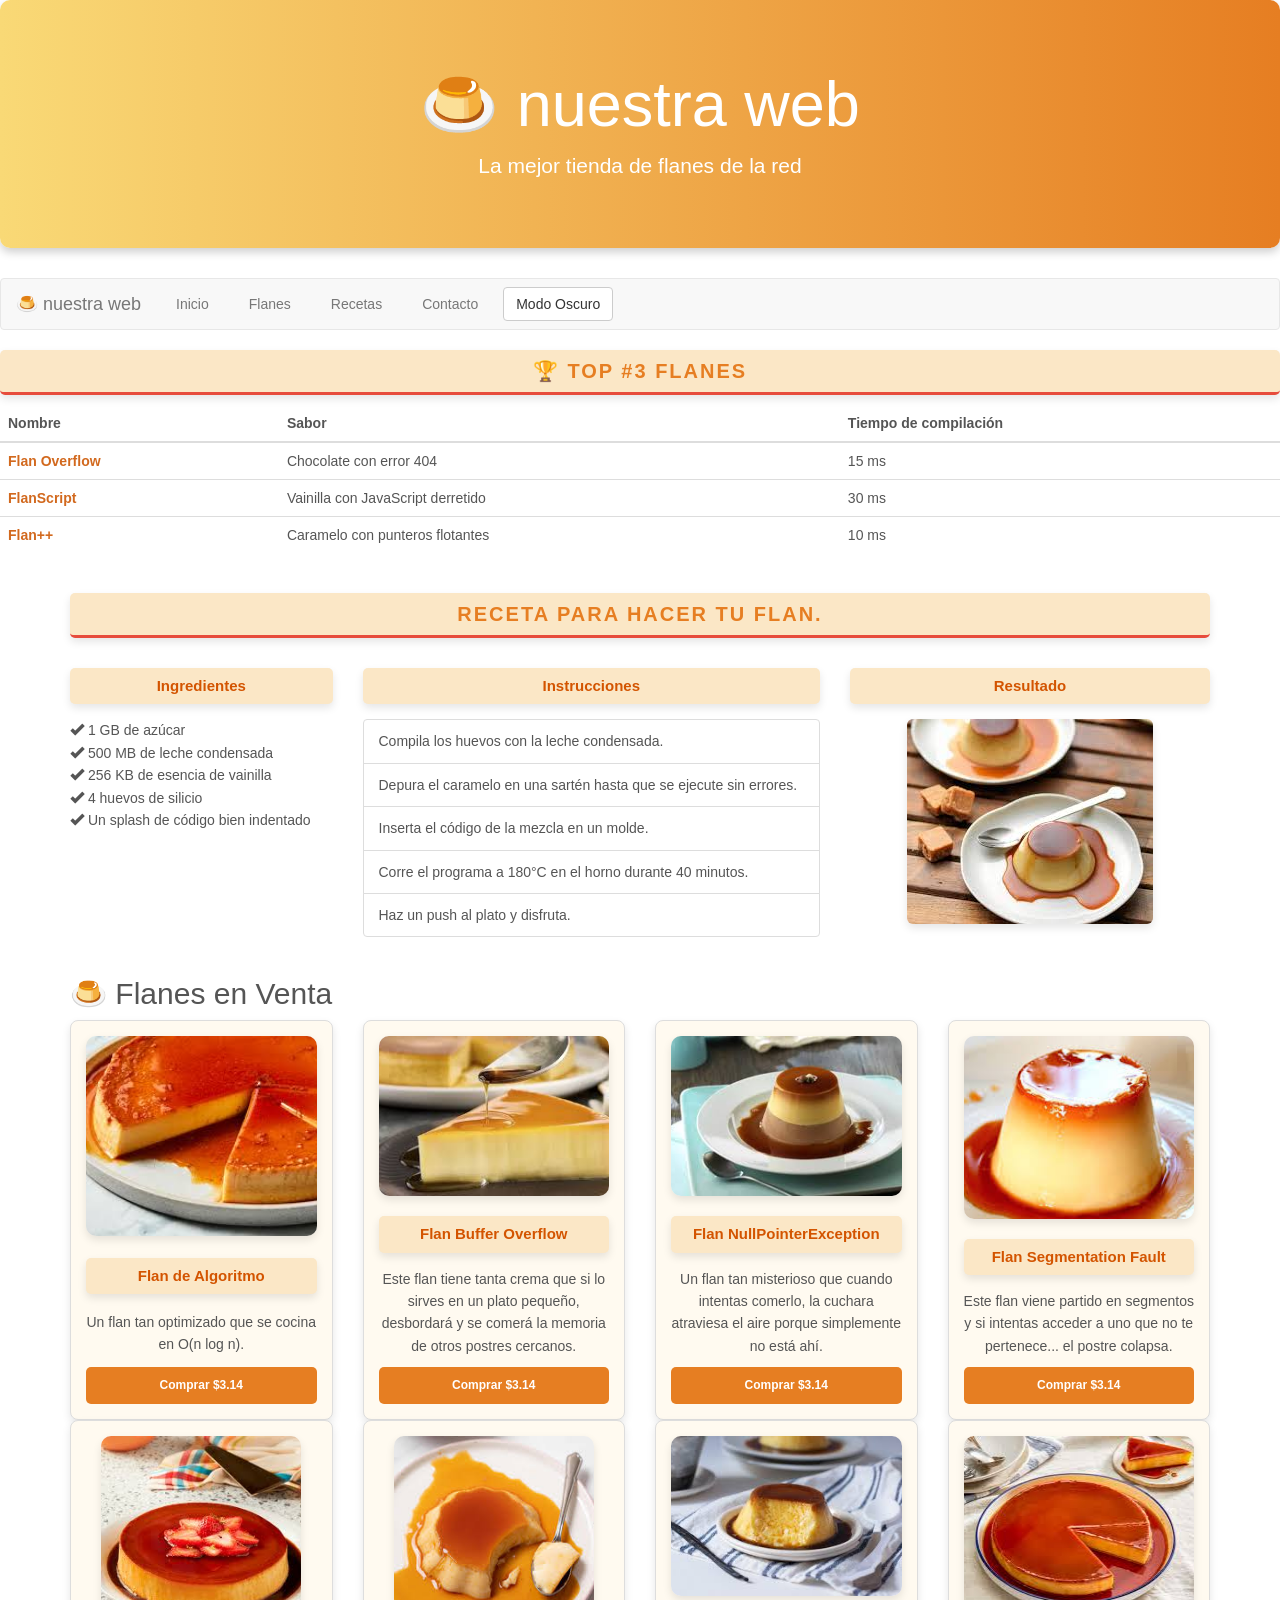
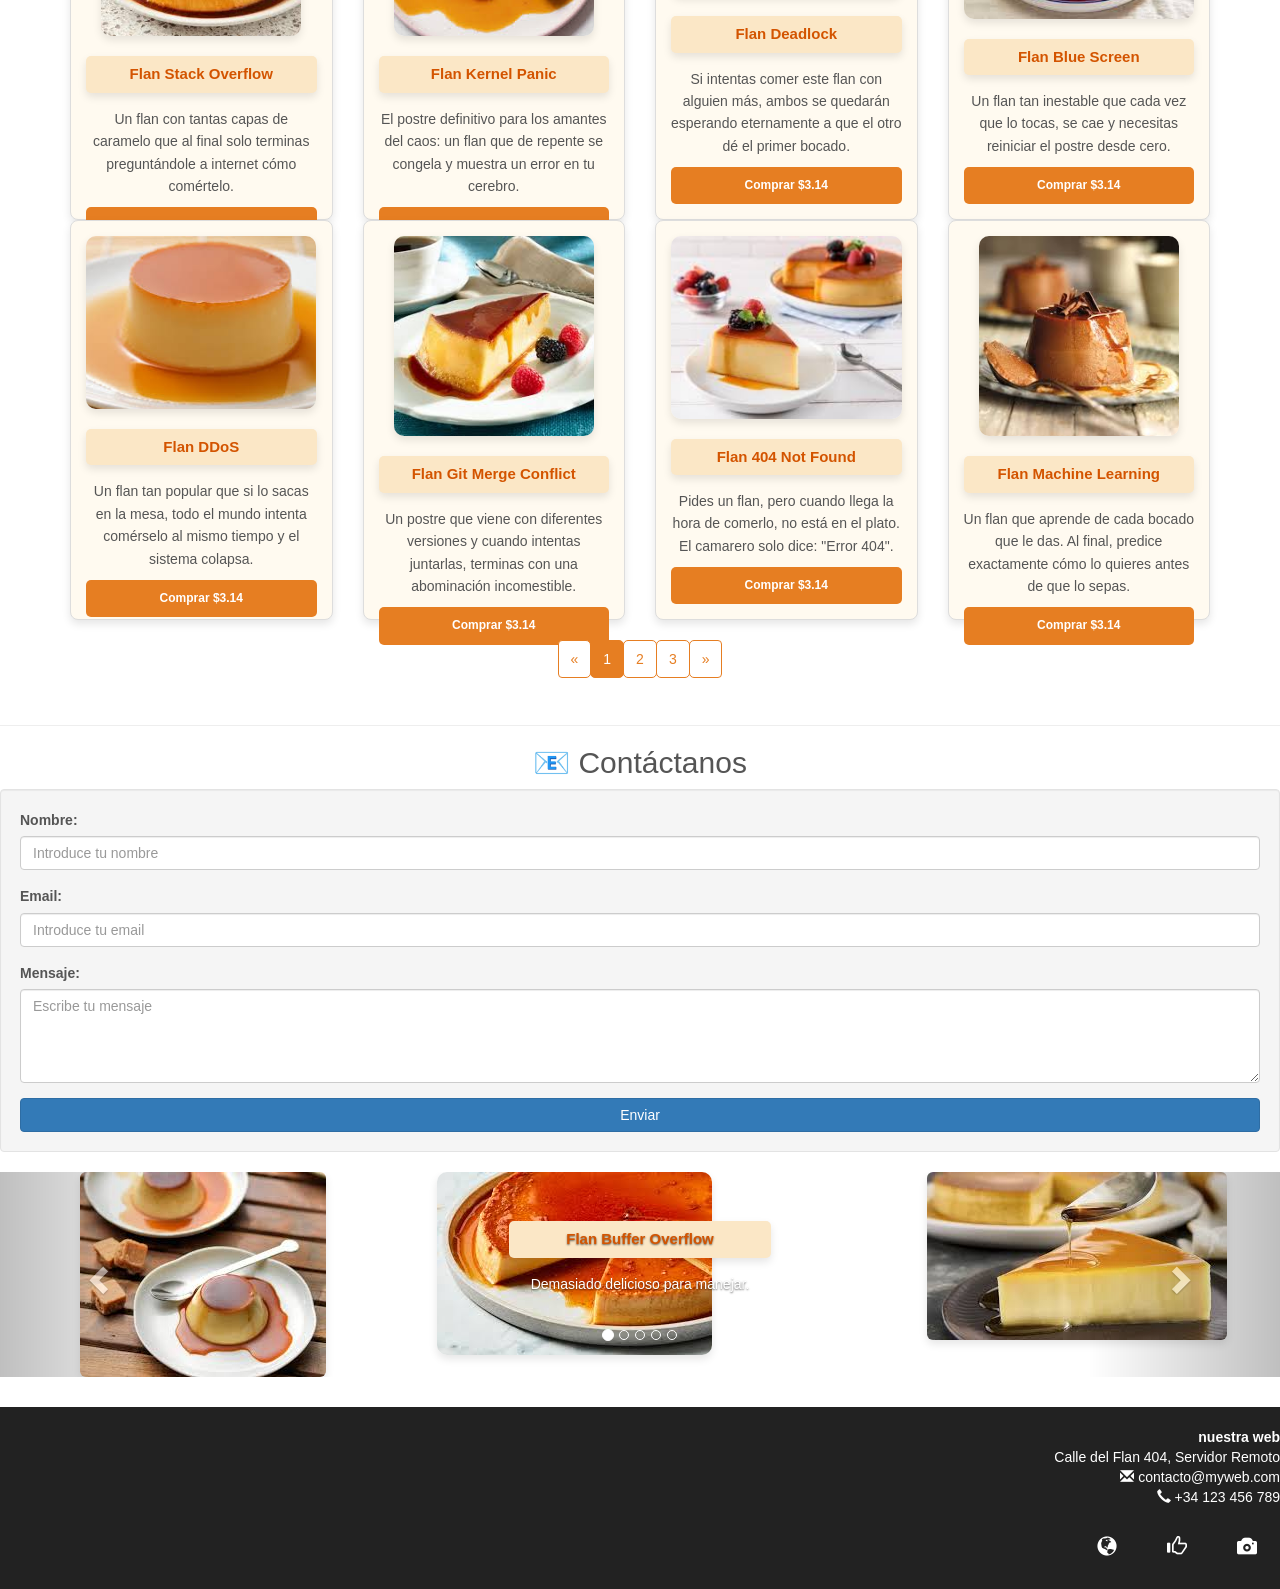
==== html/index.html @ 03d475c4 "Initialize Node.js web server with Express and static file serving" ====
<!DOCTYPE html>
<html lang="es">

<head>
  <meta charset="UTF-8">
  <meta name="viewport" content="width=device-width, initial-scale=1.0">
  <title>Only Flans</title>

  <!-- Bootstrap CSS -->
  <link rel="stylesheet" href="https://maxcdn.bootstrapcdn.com/bootstrap/3.4.1/css/bootstrap.min.css">

  <!-- Bootstrap JavaScript (jQuery es necesario) -->
  <script src="https://ajax.googleapis.com/ajax/libs/jquery/3.5.1/jquery.min.js" defer></script>
  <script src="https://maxcdn.bootstrapcdn.com/bootstrap/3.4.1/js/bootstrap.min.js" defer></script>
  <link rel="stylesheet" href="css/style.css">
</head>

<body>
  <!-- Jumbotron -->
  <div class="jumbotron jumbotron-gradient text-center ">
    <h1>🍮 nuestra web</h1>
    <p>La mejor tienda de flanes de la red</p>
</div>

  <!-- Navbar -->
  <nav class="navbar navbar-default">
    <div class="container-fluid">
        <!-- Botón para móviles -->
        <div class="navbar-header">
            <button type="button" class="navbar-toggle collapsed" data-toggle="collapse" data-target="#navbar-menu">
                <span class="icon-bar"></span>
                <span class="icon-bar"></span>
                <span class="icon-bar"></span>
            </button>
            <a class="navbar-brand" href="#">🍮 nuestra web</a>
        </div>
        <!-- Elementos del menú -->
        <div class="collapse navbar-collapse" id="navbar-menu">
            <ul class="nav navbar-nav list-inline">
                <li><a href="#">Inicio</a></li>
                <li><a href="#">Flanes</a></li>
                <li><a href="#">Recetas</a></li>
                <li><a href="#">Contacto</a></li>
                <li>
                  <button id="toggle-dark-mode" class="btn btn-default navbar-btn">Modo Oscuro</button>
                </li>
            </ul>
        </div>
    </div>
  </nav>

<script>
  // Selecciona el botón y el cuerpo del documento
  const toggleDarkModeButton = document.getElementById('toggle-dark-mode');
  const body = document.body;

  // Verifica si el usuario ya tiene una preferencia guardada
  if (localStorage.getItem('dark-mode') === 'enabled') {
      body.classList.add('dark-mode');
      toggleDarkModeButton.textContent = 'Modo Claro';
  }

  // Alterna entre modo oscuro y claro
  toggleDarkModeButton.addEventListener('click', () => {
      if (body.classList.contains('dark-mode')) {
          body.classList.remove('dark-mode');
          toggleDarkModeButton.textContent = 'Modo Oscuro';
          localStorage.setItem('dark-mode', 'disabled');
      } else {
          body.classList.add('dark-mode');
          toggleDarkModeButton.textContent = 'Modo Claro';
          localStorage.setItem('dark-mode', 'enabled');
      }
  });
</script>

  <!-- Tabla de flanes -->
  <h2 class="flan-title">🏆 Top #3 Flanes</h2>
  <table class="table table-hover">
    <thead>
      <tr>
        <th>Nombre</th>
        <th>Sabor</th>
        <th>Tiempo de compilación</th>
      </tr>
    </thead>
    <tbody>
      <tr>
        <td><a href="#" class="flan-link">Flan Overflow</a></td>
        <td>Chocolate con error 404</td>
        <td>15 ms</td>
      </tr>
      <tr>
        <td><a href="#" class="flan-link">FlanScript</a></td>
        <td>Vainilla con JavaScript derretido</td>
        <td>30 ms</td>
      </tr>
      <tr>
        <td><a href="#" class="flan-link">Flan++</a></td>
        <td>Caramelo con punteros flotantes</td>
        <td>10 ms</td>
      </tr>
    </tbody>
  </table>

  <div class="container">
    <h2 class="flan-title">Receta para hacer tu flan.</h2>
    <div class="row">
        <!-- Lista de ingredientes -->
        <div class="col-lg-3 col-md-6 col-sm-12">
            <h3 class="text-center">Ingredientes</h3>
            <ul class="list-unstyled">
                <li><span class="glyphicon glyphicon-ok"></span> 1 GB de azúcar</li>
                <li><span class="glyphicon glyphicon-ok"></span> 500 MB de leche condensada</li>
                <li><span class="glyphicon glyphicon-ok"></span> 256 KB de esencia de vainilla</li>
                <li><span class="glyphicon glyphicon-ok"></span> 4 huevos de silicio</li>
                <li><span class="glyphicon glyphicon-ok"></span> Un splash de código bien indentado</li>
            </ul>
        </div>
        <!-- Receta del flan -->
        <div class="col-lg-5 col-md-6 col-sm-12">
            <h3 class="text-center">Instrucciones</h3>
            <ol class="list-group">
                <li class="list-group-item">Compila los huevos con la leche condensada.</li>
                <li class="list-group-item">Depura el caramelo en una sartén hasta que se ejecute sin errores.</li>
                <li class="list-group-item">Inserta el código de la mezcla en un molde.</li>
                <li class="list-group-item">Corre el programa a 180°C en el horno durante 40 minutos.</li>
                <li class="list-group-item">Haz un push al plato y disfruta.</li>
            </ol>
        </div>
        <!-- Imagen del flan -->
        <div class="col-lg-4 col-md-12 col-sm-12">
            <h3 class="text-center">Resultado</h3>
            <img src="img/f01.jpeg" alt="Delicioso flan" class="img-responsive img-rounded">
        </div>
    </div>
</div>

  <!-- Sección de flanes en venta con paginación -->
  <div class="container">
    <!-- Título centrado de la sección -->
    <h2 class="flan-title-venta">🍮 Flanes en Venta</h2>
    
    <div class="row">
      <!-- Flan 1 -->
      <div class="col-lg-3 col-md-4 col-sm-6 flan-item">
        <div class="flan-box">
          <img src="img/f02.jpeg" alt="Flan de Algoritmo" class="img-responsive">
          <h3 class="text-center">Flan de Algoritmo</h3>
          <p class="flan-desc">Un flan tan optimizado que se cocina en O(n log n).</p>
          <button class="btn btn-warning btn-block">Comprar $3.14</button>
        </div>
      </div>
  
      <!-- Flan 2 -->
      <div class="col-lg-3 col-md-4 col-sm-6 flan-item">
        <div class="flan-box">
          <img src="img/f03.jpeg" alt="Flan Buffer Overflow" class="img-responsive">
          <h3 class="text-center">Flan Buffer Overflow</h3>
          <p class="flan-desc">Este flan tiene tanta crema que si lo sirves en un plato pequeño, desbordará y se comerá la memoria de otros postres cercanos.</p>
          <button class="btn btn-warning btn-block">Comprar $3.14</button>
        </div>
      </div>
  
      <!-- Flan 3 -->
      <div class="col-lg-3 col-md-4 col-sm-6 flan-item">
        <div class="flan-box">
          <img src="img/f04.jpeg" alt="Flan NullPointerException" class="img-responsive">
          <h3 class="text-center">Flan NullPointerException</h3>
          <p class="flan-desc">Un flan tan misterioso que cuando intentas comerlo, la cuchara atraviesa el aire porque simplemente no está ahí.</p>
          <button class="btn btn-warning btn-block">Comprar $3.14</button>
        </div>
      </div>

      <!-- Flan 4 -->
      <div class="col-lg-3 col-md-4 col-sm-6 flan-item">
        <div class="flan-box">
          <img src="img/f05.jpeg" alt="Flan Segmentation Fault" class="img-responsive">
          <h3 class="text-center">Flan Segmentation Fault</h3>
          <p class="flan-desc">Este flan viene partido en segmentos y si intentas acceder a uno que no te pertenece... el postre colapsa.</p>
          <button class="btn btn-warning btn-block">Comprar $3.14</button>
        </div>
      </div>

      <!-- Flan  -->
      <div class="col-lg-3 col-md-4 col-sm-6 flan-item">
        <div class="flan-box">
          <img src="img/f06.jpeg" alt="Flan Stack Overflow" class="img-responsive">
          <h3 class="text-center">Flan Stack Overflow</h3>
          <p class="flan-desc">Un flan con tantas capas de caramelo que al final solo terminas preguntándole a internet cómo comértelo.</p>
          <button class="btn btn-warning btn-block">Comprar $3.14</button>
        </div>
      </div>

      <!-- Flan 7 -->
      <div class="col-lg-3 col-md-4 col-sm-6 flan-item">
        <div class="flan-box">
          <img src="img/f07.jpeg" alt="Flan Kernel Panic" class="img-responsive">
          <h3 class="text-center">Flan Kernel Panic</h3>
          <p class="flan-desc">El postre definitivo para los amantes del caos: un flan que de repente se congela y muestra un error en tu cerebro.</p>
          <button class="btn btn-warning btn-block">Comprar $3.14</button>
        </div>
      </div>
      
      <!-- Flan 8 -->
      <div class="col-lg-3 col-md-4 col-sm-6 flan-item">
        <div class="flan-box">
          <img src="img/f08.jpeg" alt="Flan Deadlock" class="img-responsive">
          <h3 class="text-center">Flan Deadlock</h3>
          <p class="flan-desc">Si intentas comer este flan con alguien más, ambos se quedarán esperando eternamente a que el otro dé el primer bocado.</p>
          <button class="btn btn-warning btn-block">Comprar $3.14</button>
        </div>
      </div>
      
      <!-- Flan 9 -->
      <div class="col-lg-3 col-md-4 col-sm-6 flan-item">
        <div class="flan-box">
          <img src="img/f09.jpeg" alt="Flan Blue Screen" class="img-responsive">
          <h3 class="text-center">Flan Blue Screen</h3>
          <p class="flan-desc">Un flan tan inestable que cada vez que lo tocas, se cae y necesitas reiniciar el postre desde cero.</p>
          <button class="btn btn-warning btn-block">Comprar $3.14</button>
        </div>
      </div>
      
      <!-- Flan 10 -->
      <div class="col-lg-3 col-md-4 col-sm-6 flan-item">
        <div class="flan-box">
          <img src="img/f10.jpeg" alt="Flan DDoS" class="img-responsive">
          <h3 class="text-center">Flan DDoS</h3>
          <p class="flan-desc">Un flan tan popular que si lo sacas en la mesa, todo el mundo intenta comérselo al mismo tiempo y el sistema colapsa.</p>
          <button class="btn btn-warning btn-block">Comprar $3.14</button>
        </div>
      </div>
      
      <!-- Flan 11 -->
      <div class="col-lg-3 col-md-4 col-sm-6 flan-item">
        <div class="flan-box">
          <img src="img/f11.jpeg" alt="Flan Git Merge Conflict" class="img-responsive">
          <h3 class="text-center">Flan Git Merge Conflict</h3>
          <p class="flan-desc">Un postre que viene con diferentes versiones y cuando intentas juntarlas, terminas con una abominación incomestible.</p>
          <button class="btn btn-warning btn-block">Comprar $3.14</button>
        </div>
      </div>
      
      <!-- Flan 12 -->
      <div class="col-lg-3 col-md-4 col-sm-6 flan-item">
        <div class="flan-box">
          <img src="img/f12.jpeg" alt="Flan 404 Not Found" class="img-responsive">
          <h3 class="text-center">Flan 404 Not Found</h3>
          <p class="flan-desc">Pides un flan, pero cuando llega la hora de comerlo, no está en el plato. El camarero solo dice: "Error 404".</p>
          <button class="btn btn-warning btn-block">Comprar $3.14</button>
        </div>
      </div>
      
      <!-- Flan 13 -->
      <div class="col-lg-3 col-md-4 col-sm-6 flan-item">
        <div class="flan-box">
          <img src="img/f13.jpeg" alt="Flan Machine Learning" class="img-responsive">
          <h3 class="text-center">Flan Machine Learning</h3>
          <p class="flan-desc">Un flan que aprende de cada bocado que le das. Al final, predice exactamente cómo lo quieres antes de que lo sepas.</p>
          <button class="btn btn-warning btn-block">Comprar $3.14</button>
        </div>
      </div>
  
      <!-- Repetir estructura para los demás flanes... -->
    </div>
  </div>
<!--
  

  <div>
    <img src="img/f07.jpeg" alt="Flan Kernel Panic">
    <h2>Flan Kernel Panic</h2>
    <p>El postre definitivo para los amantes del caos: un flan que de repente se congela y muestra un error en tu
      cerebro.</p>
    <p>Precio: $3.14</p>
  </div>

  <div>
    <img src="img/f08.jpeg" alt="Flan Deadlock">
    <h2>Flan Deadlock</h2>
    <p>Si intentas comer este flan con alguien más, ambos se quedarán esperando eternamente a que el otro dé el primer
      bocado.</p>
    <p>Precio: $3.14</p>
  </div>

  <div>
    <img src="img/f09.jpeg" alt="Flan Blue Screen">
    <h2>Flan Blue Screen</h2>
    <p>Un flan tan inestable que cada vez que lo tocas, se cae y necesitas reiniciar el postre desde cero.</p>
    <p>Precio: $3.14</p>
  </div>

  <div>
    <img src="img/f10.jpeg" alt="Flan DDoS">
    <h2>Flan DDoS</h2>
    <p>Un flan tan popular que si lo sacas en la mesa, todo el mundo intenta comérselo al mismo tiempo y el sistema
      colapsa.</p>
    <p>Precio: $3.14</p>
  </div>

  <div>
    <img src="img/f11.jpeg" alt="Flan Git Merge Conflict">
    <h2>Flan Git Merge Conflict</h2>
    <p>Un postre que viene con diferentes versiones y cuando intentas juntarlas, terminas con una abominación
      incomestible.</p>
    <p>Precio: $3.14</p>
  </div>

  <div>
    <img src="img/f12.jpeg" alt="Flan 404 Not Found">
    <h2>Flan 404 Not Found</h2>
    <p>Pides un flan, pero cuando llega la hora de comerlo, no está en el plato. El camarero solo dice: "Error 404".</p>
    <p>Precio: $3.14</p>
  </div>

  <div>
    <img src="img/f13.jpeg" alt="Flan Machine Learning">
    <h2>Flan Machine Learning</h2>
    <p>Un flan que aprende de cada bocado que le das. Al final, predice exactamente cómo lo quieres antes de que lo
      sepas.</p>
    <p>Precio: $3.14</p>
  </div> -->

  <!-- Paginación -->
  <!-- Paginación centrada con Bootstrap -->
<nav aria-label="Page navigation" class="text-center">
  <ul class="pagination pagination-centered">
    <li>
      <a href="#" aria-label="Previous">
        <span aria-hidden="true">&laquo;</span>
      </a>
    </li>
    <li class="active"><a href="#">1</a></li>
    <li><a href="#">2</a></li>
    <li><a href="#">3</a></li>
    <li>
      <a href="#" aria-label="Next">
        <span aria-hidden="true">&raquo;</span>
      </a>
    </li>
  </ul>
</nav>

<!-- Separación visual -->
<hr>

<!-- Formulario de contacto -->
<h2 class="text-center">📧 Contáctanos</h2>
<form class="well">
  <div class="form-group">
    <label for="nombre">Nombre:</label>
    <input type="text" id="nombre" name="nombre" class="form-control" placeholder="Introduce tu nombre">
  </div>

  <div class="form-group">
    <label for="email">Email:</label>
    <input type="email" id="email" name="email" class="form-control" placeholder="Introduce tu email">
  </div>

  <div class="form-group">
    <label for="mensaje">Mensaje:</label>
    <textarea id="mensaje" name="mensaje" class="form-control" rows="4" placeholder="Escribe tu mensaje"></textarea>
  </div>

  <button type="submit" class="btn btn-primary btn-block">Enviar</button>
</form>

  <!-- Carrusel de imágenes -->
<div id="flanCarousel" class="carousel slide" data-ride="carousel">
  <!-- Indicadores -->
  <ol class="carousel-indicators">
    <li data-target="#flanCarousel" data-slide-to="0" class="active"></li>
    <li data-target="#flanCarousel" data-slide-to="1"></li>
    <li data-target="#flanCarousel" data-slide-to="2"></li>
    <li data-target="#flanCarousel" data-slide-to="3"></li>
    <li data-target="#flanCarousel" data-slide-to="4"></li>
  </ol>

  <!-- Contenedor de imágenes -->
  <div class="carousel-inner">
    <div class="item active">
      <div class="row">
        <div class="col-xs-4">
          <img src="img/f01.jpeg" class="img-responsive img-rounded" alt="Flan 1">
        </div>
        <div class="col-xs-4">
          <div class="item">
            <img src="img/f02.jpeg" alt="Flan 2">
            <div class="carousel-caption">
              <h3>Flan Buffer Overflow</h3>
              <p>Demasiado delicioso para manejar.</p>
            </div>
          </div>
        </div>
        <div class="col-xs-4">
          <img src="img/f03.jpeg" class="img-responsive img-rounded" alt="Flan 3">
        </div>
      </div>
    </div>
    <div class="item">
      <div class="row">
        <div class="col-xs-4">
          <img src="img/f04.jpeg" class="img-responsive img-rounded" alt="Flan 4">
        </div>
        <div class="col-xs-4">
          <img src="img/f05.jpeg" class="img-responsive img-rounded" alt="Flan 5">
        </div>
        <div class="col-xs-4">
          <img src="img/f06.jpeg" class="img-responsive img-rounded" alt="Flan 6">
        </div>
      </div>
    </div>
    <div class="item">
      <div class="row">
        <div class="col-xs-4">
          <img src="img/f07.jpeg" class="img-responsive img-rounded" alt="Flan 7">
        </div>
        <div class="col-xs-4">
          <img src="img/f08.jpeg" class="img-responsive img-rounded" alt="Flan 8">
        </div>
        <div class="col-xs-4">
          <img src="img/f09.jpeg" class="img-responsive img-rounded" alt="Flan 9">
        </div>
      </div>
    </div>
    <div class="item">
      <div class="row">
        <div class="col-xs-4">
          <img src="img/f10.jpeg" class="img-responsive img-rounded" alt="Flan 10">
        </div>
        <div class="col-xs-4">
          <img src="img/f11.jpeg" class="img-responsive img-rounded" alt="Flan 11">
        </div>
        <div class="col-xs-4">
          <img src="img/f12.jpeg" class="img-responsive img-rounded" alt="Flan 12">
        </div>
      </div>
    </div>
    <div class="item">
      <div class="row">
        <div class="col-xs-4">
          <img src="img/f13.jpeg" class="img-responsive img-rounded" alt="Flan 13">
        </div>
        <div class="col-xs-4">
          <img src="img/f14.jpeg" class="img-responsive img-rounded" alt="Flan 14">
        </div>
        <div class="col-xs-4">
          <img src="img/f15.jpeg" class="img-responsive img-rounded" alt="Flan 15">
        </div>
      </div>
    </div>
  </div>

  <script>
  $('#flanCarousel').carousel({
    interval: 3000 // Cambia cada 3 segundos
  });

  $('#flanCarousel').carousel('pause');
  </script>

  <!-- Controles de navegación -->
  <a class="left carousel-control" href="#flanCarousel" data-slide="prev">
    <span class="glyphicon glyphicon-chevron-left"></span>
  </a>
  <a class="right carousel-control" href="#flanCarousel" data-slide="next">
    <span class="glyphicon glyphicon-chevron-right"></span>
  </a>
</div>

<!-- Footer -->
<footer class="footer">
  <div class="row">
      <div class="col-xs-12 text-right">
      <address>
          <strong>nuestra web</strong><br>
          Calle del Flan 404, Servidor Remoto<br>
          <span class="glyphicon glyphicon-envelope"></span> contacto@myweb.com<br>
          <span class="glyphicon glyphicon-earphone"></span> +34 123 456 789
      </address>
      <div class="social-icons">
          <a href="#" class="btn btn-social-icon btn-twitter"><i class="glyphicon glyphicon-globe"></i></a>
          <a href="#" class="btn btn-social-icon btn-facebook"><i class="glyphicon glyphicon-thumbs-up"></i></a>
          <a href="#" class="btn btn-social-icon btn-instagram"><i class="glyphicon glyphicon-camera"></i></a>
      </div>
      </div>
  </div>
</footer>



</body>

</html>
---- html/css/style.css ----
/* ========================= */
/* Variables CSS             */
/* ========================= */
:root {
  --color-primary: #e67e22;
  --color-secondary: #d35400;
  --color-accent: #ff4500;
  --color-light: #fbe7c6;
  --color-dark: #1a1a1a;
  --color-text: #555;
  --color-white: #ffffff;
  --color-black: #000000;

  --shadow-light: 0px 4px 8px rgba(0, 0, 0, 0.1);
  --shadow-medium: 0px 4px 10px rgba(0, 0, 0, 0.2);
  --shadow-dark: 0px 6px 12px rgba(0, 0, 0, 0.5);

  --transition-fast: 0.2s ease;
  --transition-medium: 0.3s ease;
}

/* ========================= */
/* Estilos generales         */
/* ========================= */
body {
  font-family: Arial, sans-serif;
  line-height: 1.6;
  margin: 0;
  padding: 0;
  background-color: var(--color-white);
  color: var(--color-text);
  transition: background-color var(--transition-medium), color var(--transition-medium);
}

a {
  text-decoration: none;
  transition: color var(--transition-medium);
}

img {
  max-width: 100%;
  display: block;
  border-radius: 10px;
  box-shadow: var(--shadow-light);
}

/* ========================= */
/* Sección principal         */
/* ========================= */
.jumbotron-gradient {
  background: linear-gradient(to right, #f9d976, var(--color-primary));
  color: var(--color-white);
  padding: 50px;
  border-radius: 10px;
  box-shadow: var(--shadow-medium);
}

/* ========================= */
/* Enlaces decorativos       */
/* ========================= */
.flan-link {
  color: #d2691e;
  font-weight: bold;
  transition: color var(--transition-medium);
}

.flan-link:hover {
  color: var(--color-accent);
  text-decoration: underline;
}

/* ========================= */
/* Títulos principales       */
/* ========================= */
.flan-title {
  font-size: 2rem;
  font-weight: bold;
  color: var(--color-primary);
  text-align: center;
  text-transform: uppercase;
  letter-spacing: 2px;
  padding: 10px 0;
  border-bottom: 3px solid #e74c3c;
  background-color: var(--color-light);
  border-radius: 5px;
  box-shadow: var(--shadow-light);
  transition: transform var(--transition-medium), color var(--transition-medium);
}

.flan-title:hover {
  color: var(--color-secondary);
  transform: scale(1.05);
}

/* ========================= */
/* Imágenes responsivas      */
/* ========================= */
.img-responsive {
  margin: 0 auto;
}

/* ========================= */
/* Títulos secundarios       */
/* ========================= */
h3 {
  font-size: 1.5rem;
  font-weight: bold;
  color: var(--color-secondary);
  text-align: center;
  background-color: var(--color-light);
  padding: 10px 15px;
  border-radius: 5px;
  margin-bottom: 15px;
  box-shadow: var(--shadow-light);
  transition: transform var(--transition-medium), background-color var(--transition-medium);
}

h3:hover {
  background-color: #f8d9a0;
  color: #e74c3c;
  transform: scale(1.02);
}

/* ========================= */
/* Contenedor de flanes      */
/* ========================= */
.flan-box {
  display: flex;
  flex-direction: column;
  justify-content: space-between;
  height: 400px;
  padding: 15px;
  border: 1px solid #ddd;
  border-radius: 8px;
  background-color: #fffaf0;
  box-shadow: var(--shadow-light);
  text-align: center;
  transition: transform var(--transition-medium), box-shadow var(--transition-medium);
}

.flan-box:hover {
  transform: translateY(-5px);
  box-shadow: var(--shadow-medium);
}

.flan-box img {
  height: 200px;
  object-fit: cover;
}

/* ========================= */
/* Botón de compra           */
/* ========================= */
.btn-warning {
  font-size: 1.2rem;
  font-weight: bold;
  color: var(--color-white);
  background-color: var(--color-primary);
  border: none;
  border-radius: 5px;
  padding: 10px 15px;
  transition: background-color var(--transition-medium), transform var(--transition-fast);
}

.btn-warning:hover {
  background-color: var(--color-secondary);
  transform: scale(1.05);
}

/* ========================= */
/* Paginación                */
/* ========================= */
.pagination {
  display: inline-block;
  margin: 20px auto;
}

.pagination > li > a {
  color: var(--color-primary);
  background-color: var(--color-white);
  border: 1px solid var(--color-primary);
  padding: 8px 12px;
  border-radius: 5px;
  transition: background-color var(--transition-medium), color var(--transition-medium);
}

.pagination > li.active > a {
  background-color: var(--color-primary);
  border-color: var(--color-primary);
  color: var(--color-white);
}

.pagination > li > a:hover {
  background-color: var(--color-secondary);
  color: var(--color-white);
}

/* ========================= */
/* Footer                    */
/* ========================= */
.footer {
  background-color: #222;
  color: var(--color-white);
  padding: 20px 0;
  margin-top: 30px;
  text-align: center;
}

.footer .social-icons a {
  color: var(--color-white);
  font-size: 20px;
  margin: 0 10px;
  transition: color var(--transition-medium);
}

.footer .social-icons a:hover {
  color: var(--color-accent);
}

/* ========================= */
/* Modo oscuro               */
/* ========================= */
body.dark-mode {
  background-color: var(--color-black);
  color: #e0e0e0;
}

.dark-mode .jumbotron-gradient {
  background: linear-gradient(to right, var(--color-dark), #333);
  box-shadow: var(--shadow-dark);
}

.dark-mode .flan-box {
  background-color: var(--color-dark);
  border-color: #333;
  color: #e0e0e0;
}

.dark-mode .btn-warning {
  background-color: #800080;
  border: 1px solid #800080;
}

.dark-mode .btn-warning:hover {
  background-color: #9932cc;
}

.dark-mode h3 {
  background-color: #292929;
  color: #800080;
}

.dark-mode h3:hover {
  background-color: #333333;
  color: #9932cc;
}

.dark-mode .footer {
  background-color: var(--color-dark);
}

.dark-mode .pagination > li > a {
  background-color: #292929;
  border: 1px solid #444;
}

.dark-mode .pagination > li.active > a {
  background-color: #800080;
}
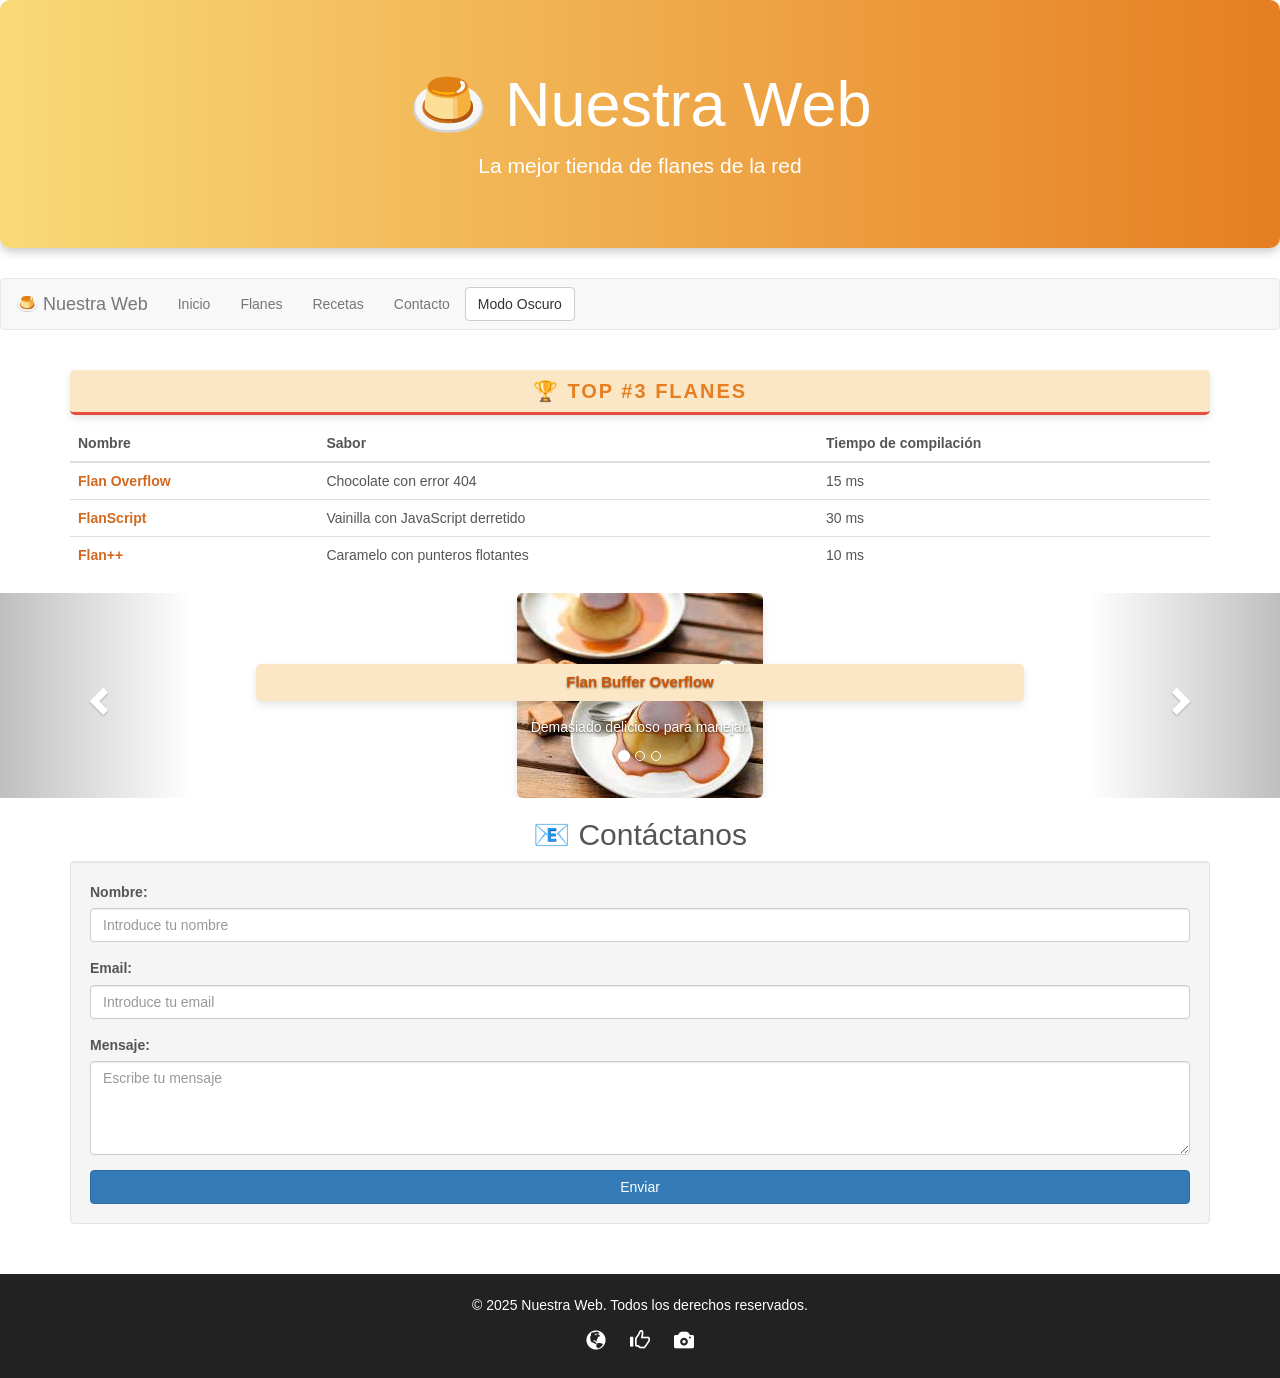
==== commit 9fc6e965: "Enhance carousel image display and improve footer styles with social icon transitions" ====
--- a/html/index.html
+++ b/html/index.html
@@ -16,480 +16,157 @@
 </head>
 
 <body>
-  <!-- Jumbotron -->
-  <div class="jumbotron jumbotron-gradient text-center ">
-    <h1>🍮 nuestra web</h1>
-    <p>La mejor tienda de flanes de la red</p>
-</div>
+  <!-- Header -->
+  <header>
+    <div class="jumbotron jumbotron-gradient text-center">
+      <h1>🍮 Nuestra Web</h1>
+      <p>La mejor tienda de flanes de la red</p>
+    </div>
+  </header>
 
   <!-- Navbar -->
   <nav class="navbar navbar-default">
     <div class="container-fluid">
-        <!-- Botón para móviles -->
-        <div class="navbar-header">
-            <button type="button" class="navbar-toggle collapsed" data-toggle="collapse" data-target="#navbar-menu">
-                <span class="icon-bar"></span>
-                <span class="icon-bar"></span>
-                <span class="icon-bar"></span>
-            </button>
-            <a class="navbar-brand" href="#">🍮 nuestra web</a>
-        </div>
-        <!-- Elementos del menú -->
-        <div class="collapse navbar-collapse" id="navbar-menu">
-            <ul class="nav navbar-nav list-inline">
-                <li><a href="#">Inicio</a></li>
-                <li><a href="#">Flanes</a></li>
-                <li><a href="#">Recetas</a></li>
-                <li><a href="#">Contacto</a></li>
-                <li>
-                  <button id="toggle-dark-mode" class="btn btn-default navbar-btn">Modo Oscuro</button>
-                </li>
-            </ul>
-        </div>
+      <div class="navbar-header">
+        <button type="button" class="navbar-toggle collapsed" data-toggle="collapse" data-target="#navbar-menu">
+          <span class="icon-bar"></span>
+          <span class="icon-bar"></span>
+          <span class="icon-bar"></span>
+        </button>
+        <a class="navbar-brand" href="#">🍮 Nuestra Web</a>
+      </div>
+      <div class="collapse navbar-collapse" id="navbar-menu">
+        <ul class="nav navbar-nav">
+          <li><a href="#">Inicio</a></li>
+          <li><a href="#">Flanes</a></li>
+          <li><a href="#">Recetas</a></li>
+          <li><a href="#">Contacto</a></li>
+          <li>
+            <button id="toggle-dark-mode" class="btn btn-default navbar-btn">Modo Oscuro</button>
+          </li>
+        </ul>
+      </div>
     </div>
   </nav>
 
-<script>
-  // Selecciona el botón y el cuerpo del documento
-  const toggleDarkModeButton = document.getElementById('toggle-dark-mode');
-  const body = document.body;
+  <!-- Tabla de flanes -->
+  <section class="container">
+    <h2 class="flan-title">🏆 Top #3 Flanes</h2>
+    <table class="table table-hover">
+      <thead>
+        <tr>
+          <th>Nombre</th>
+          <th>Sabor</th>
+          <th>Tiempo de compilación</th>
+        </tr>
+      </thead>
+      <tbody>
+        <tr>
+          <td><a href="#" class="flan-link">Flan Overflow</a></td>
+          <td>Chocolate con error 404</td>
+          <td>15 ms</td>
+        </tr>
+        <tr>
+          <td><a href="#" class="flan-link">FlanScript</a></td>
+          <td>Vainilla con JavaScript derretido</td>
+          <td>30 ms</td>
+        </tr>
+        <tr>
+          <td><a href="#" class="flan-link">Flan++</a></td>
+          <td>Caramelo con punteros flotantes</td>
+          <td>10 ms</td>
+        </tr>
+      </tbody>
+    </table>
+  </section>
 
-  // Verifica si el usuario ya tiene una preferencia guardada
-  if (localStorage.getItem('dark-mode') === 'enabled') {
-      body.classList.add('dark-mode');
-      toggleDarkModeButton.textContent = 'Modo Claro';
-  }
-
-  // Alterna entre modo oscuro y claro
-  toggleDarkModeButton.addEventListener('click', () => {
-      if (body.classList.contains('dark-mode')) {
-          body.classList.remove('dark-mode');
-          toggleDarkModeButton.textContent = 'Modo Oscuro';
-          localStorage.setItem('dark-mode', 'disabled');
-      } else {
-          body.classList.add('dark-mode');
-          toggleDarkModeButton.textContent = 'Modo Claro';
-          localStorage.setItem('dark-mode', 'enabled');
-      }
-  });
-</script>
-
-  <!-- Tabla de flanes -->
-  <h2 class="flan-title">🏆 Top #3 Flanes</h2>
-  <table class="table table-hover">
-    <thead>
-      <tr>
-        <th>Nombre</th>
-        <th>Sabor</th>
-        <th>Tiempo de compilación</th>
-      </tr>
-    </thead>
-    <tbody>
-      <tr>
-        <td><a href="#" class="flan-link">Flan Overflow</a></td>
-        <td>Chocolate con error 404</td>
-        <td>15 ms</td>
-      </tr>
-      <tr>
-        <td><a href="#" class="flan-link">FlanScript</a></td>
-        <td>Vainilla con JavaScript derretido</td>
-        <td>30 ms</td>
-      </tr>
-      <tr>
-        <td><a href="#" class="flan-link">Flan++</a></td>
-        <td>Caramelo con punteros flotantes</td>
-        <td>10 ms</td>
-      </tr>
-    </tbody>
-  </table>
-
-  <div class="container">
-    <h2 class="flan-title">Receta para hacer tu flan.</h2>
-    <div class="row">
-        <!-- Lista de ingredientes -->
-        <div class="col-lg-3 col-md-6 col-sm-12">
-            <h3 class="text-center">Ingredientes</h3>
-            <ul class="list-unstyled">
-                <li><span class="glyphicon glyphicon-ok"></span> 1 GB de azúcar</li>
-                <li><span class="glyphicon glyphicon-ok"></span> 500 MB de leche condensada</li>
-                <li><span class="glyphicon glyphicon-ok"></span> 256 KB de esencia de vainilla</li>
-                <li><span class="glyphicon glyphicon-ok"></span> 4 huevos de silicio</li>
-                <li><span class="glyphicon glyphicon-ok"></span> Un splash de código bien indentado</li>
-            </ul>
-        </div>
-        <!-- Receta del flan -->
-        <div class="col-lg-5 col-md-6 col-sm-12">
-            <h3 class="text-center">Instrucciones</h3>
-            <ol class="list-group">
-                <li class="list-group-item">Compila los huevos con la leche condensada.</li>
-                <li class="list-group-item">Depura el caramelo en una sartén hasta que se ejecute sin errores.</li>
-                <li class="list-group-item">Inserta el código de la mezcla en un molde.</li>
-                <li class="list-group-item">Corre el programa a 180°C en el horno durante 40 minutos.</li>
-                <li class="list-group-item">Haz un push al plato y disfruta.</li>
-            </ol>
-        </div>
-        <!-- Imagen del flan -->
-        <div class="col-lg-4 col-md-12 col-sm-12">
-            <h3 class="text-center">Resultado</h3>
-            <img src="img/f01.jpeg" alt="Delicioso flan" class="img-responsive img-rounded">
-        </div>
-    </div>
-</div>
-
-  <!-- Sección de flanes en venta con paginación -->
-  <div class="container">
-    <!-- Título centrado de la sección -->
-    <h2 class="flan-title-venta">🍮 Flanes en Venta</h2>
-    
-    <div class="row">
-      <!-- Flan 1 -->
-      <div class="col-lg-3 col-md-4 col-sm-6 flan-item">
-        <div class="flan-box">
-          <img src="img/f02.jpeg" alt="Flan de Algoritmo" class="img-responsive">
-          <h3 class="text-center">Flan de Algoritmo</h3>
-          <p class="flan-desc">Un flan tan optimizado que se cocina en O(n log n).</p>
-          <button class="btn btn-warning btn-block">Comprar $3.14</button>
+  <!-- Carrusel de imágenes -->
+  <section id="flanCarousel" class="carousel slide" data-ride="carousel" aria-label="Galería de flanes">
+    <ol class="carousel-indicators">
+      <li data-target="#flanCarousel" data-slide-to="0" class="active"></li>
+      <li data-target="#flanCarousel" data-slide-to="1"></li>
+      <li data-target="#flanCarousel" data-slide-to="2"></li>
+    </ol>
+    <div class="carousel-inner">
+      <div class="item active">
+        <img src="img/f01.jpeg" class="img-responsive img-rounded" alt="Flan 1">
+        <div class="carousel-caption">
+          <h3>Flan Buffer Overflow</h3>
+          <p>Demasiado delicioso para manejar.</p>
         </div>
       </div>
-  
-      <!-- Flan 2 -->
-      <div class="col-lg-3 col-md-4 col-sm-6 flan-item">
-        <div class="flan-box">
-          <img src="img/f03.jpeg" alt="Flan Buffer Overflow" class="img-responsive">
-          <h3 class="text-center">Flan Buffer Overflow</h3>
-          <p class="flan-desc">Este flan tiene tanta crema que si lo sirves en un plato pequeño, desbordará y se comerá la memoria de otros postres cercanos.</p>
-          <button class="btn btn-warning btn-block">Comprar $3.14</button>
+      <div class="item">
+        <img src="img/f02.jpeg" class="img-responsive img-rounded" alt="Flan 2">
+        <div class="carousel-caption">
+          <h3>Flan NullPointerException</h3>
+          <p>Un flan tan misterioso que desaparece al tocarlo.</p>
         </div>
       </div>
-  
-      <!-- Flan 3 -->
-      <div class="col-lg-3 col-md-4 col-sm-6 flan-item">
-        <div class="flan-box">
-          <img src="img/f04.jpeg" alt="Flan NullPointerException" class="img-responsive">
-          <h3 class="text-center">Flan NullPointerException</h3>
-          <p class="flan-desc">Un flan tan misterioso que cuando intentas comerlo, la cuchara atraviesa el aire porque simplemente no está ahí.</p>
-          <button class="btn btn-warning btn-block">Comprar $3.14</button>
-        </div>
-      </div>
-
-      <!-- Flan 4 -->
-      <div class="col-lg-3 col-md-4 col-sm-6 flan-item">
-        <div class="flan-box">
-          <img src="img/f05.jpeg" alt="Flan Segmentation Fault" class="img-responsive">
-          <h3 class="text-center">Flan Segmentation Fault</h3>
-          <p class="flan-desc">Este flan viene partido en segmentos y si intentas acceder a uno que no te pertenece... el postre colapsa.</p>
-          <button class="btn btn-warning btn-block">Comprar $3.14</button>
-        </div>
-      </div>
-
-      <!-- Flan  -->
-      <div class="col-lg-3 col-md-4 col-sm-6 flan-item">
-        <div class="flan-box">
-          <img src="img/f06.jpeg" alt="Flan Stack Overflow" class="img-responsive">
-          <h3 class="text-center">Flan Stack Overflow</h3>
-          <p class="flan-desc">Un flan con tantas capas de caramelo que al final solo terminas preguntándole a internet cómo comértelo.</p>
-          <button class="btn btn-warning btn-block">Comprar $3.14</button>
-        </div>
-      </div>
-
-      <!-- Flan 7 -->
-      <div class="col-lg-3 col-md-4 col-sm-6 flan-item">
-        <div class="flan-box">
-          <img src="img/f07.jpeg" alt="Flan Kernel Panic" class="img-responsive">
-          <h3 class="text-center">Flan Kernel Panic</h3>
-          <p class="flan-desc">El postre definitivo para los amantes del caos: un flan que de repente se congela y muestra un error en tu cerebro.</p>
-          <button class="btn btn-warning btn-block">Comprar $3.14</button>
-        </div>
-      </div>
-      
-      <!-- Flan 8 -->
-      <div class="col-lg-3 col-md-4 col-sm-6 flan-item">
-        <div class="flan-box">
-          <img src="img/f08.jpeg" alt="Flan Deadlock" class="img-responsive">
-          <h3 class="text-center">Flan Deadlock</h3>
-          <p class="flan-desc">Si intentas comer este flan con alguien más, ambos se quedarán esperando eternamente a que el otro dé el primer bocado.</p>
-          <button class="btn btn-warning btn-block">Comprar $3.14</button>
-        </div>
-      </div>
-      
-      <!-- Flan 9 -->
-      <div class="col-lg-3 col-md-4 col-sm-6 flan-item">
-        <div class="flan-box">
-          <img src="img/f09.jpeg" alt="Flan Blue Screen" class="img-responsive">
-          <h3 class="text-center">Flan Blue Screen</h3>
-          <p class="flan-desc">Un flan tan inestable que cada vez que lo tocas, se cae y necesitas reiniciar el postre desde cero.</p>
-          <button class="btn btn-warning btn-block">Comprar $3.14</button>
-        </div>
-      </div>
-      
-      <!-- Flan 10 -->
-      <div class="col-lg-3 col-md-4 col-sm-6 flan-item">
-        <div class="flan-box">
-          <img src="img/f10.jpeg" alt="Flan DDoS" class="img-responsive">
-          <h3 class="text-center">Flan DDoS</h3>
-          <p class="flan-desc">Un flan tan popular que si lo sacas en la mesa, todo el mundo intenta comérselo al mismo tiempo y el sistema colapsa.</p>
-          <button class="btn btn-warning btn-block">Comprar $3.14</button>
-        </div>
-      </div>
-      
-      <!-- Flan 11 -->
-      <div class="col-lg-3 col-md-4 col-sm-6 flan-item">
-        <div class="flan-box">
-          <img src="img/f11.jpeg" alt="Flan Git Merge Conflict" class="img-responsive">
-          <h3 class="text-center">Flan Git Merge Conflict</h3>
-          <p class="flan-desc">Un postre que viene con diferentes versiones y cuando intentas juntarlas, terminas con una abominación incomestible.</p>
-          <button class="btn btn-warning btn-block">Comprar $3.14</button>
-        </div>
-      </div>
-      
-      <!-- Flan 12 -->
-      <div class="col-lg-3 col-md-4 col-sm-6 flan-item">
-        <div class="flan-box">
-          <img src="img/f12.jpeg" alt="Flan 404 Not Found" class="img-responsive">
-          <h3 class="text-center">Flan 404 Not Found</h3>
-          <p class="flan-desc">Pides un flan, pero cuando llega la hora de comerlo, no está en el plato. El camarero solo dice: "Error 404".</p>
-          <button class="btn btn-warning btn-block">Comprar $3.14</button>
-        </div>
-      </div>
-      
-      <!-- Flan 13 -->
-      <div class="col-lg-3 col-md-4 col-sm-6 flan-item">
-        <div class="flan-box">
-          <img src="img/f13.jpeg" alt="Flan Machine Learning" class="img-responsive">
-          <h3 class="text-center">Flan Machine Learning</h3>
-          <p class="flan-desc">Un flan que aprende de cada bocado que le das. Al final, predice exactamente cómo lo quieres antes de que lo sepas.</p>
-          <button class="btn btn-warning btn-block">Comprar $3.14</button>
-        </div>
-      </div>
-  
-      <!-- Repetir estructura para los demás flanes... -->
-    </div>
-  </div>
-<!--
-  
-
-  <div>
-    <img src="img/f07.jpeg" alt="Flan Kernel Panic">
-    <h2>Flan Kernel Panic</h2>
-    <p>El postre definitivo para los amantes del caos: un flan que de repente se congela y muestra un error en tu
-      cerebro.</p>
-    <p>Precio: $3.14</p>
-  </div>
-
-  <div>
-    <img src="img/f08.jpeg" alt="Flan Deadlock">
-    <h2>Flan Deadlock</h2>
-    <p>Si intentas comer este flan con alguien más, ambos se quedarán esperando eternamente a que el otro dé el primer
-      bocado.</p>
-    <p>Precio: $3.14</p>
-  </div>
-
-  <div>
-    <img src="img/f09.jpeg" alt="Flan Blue Screen">
-    <h2>Flan Blue Screen</h2>
-    <p>Un flan tan inestable que cada vez que lo tocas, se cae y necesitas reiniciar el postre desde cero.</p>
-    <p>Precio: $3.14</p>
-  </div>
-
-  <div>
-    <img src="img/f10.jpeg" alt="Flan DDoS">
-    <h2>Flan DDoS</h2>
-    <p>Un flan tan popular que si lo sacas en la mesa, todo el mundo intenta comérselo al mismo tiempo y el sistema
-      colapsa.</p>
-    <p>Precio: $3.14</p>
-  </div>
-
-  <div>
-    <img src="img/f11.jpeg" alt="Flan Git Merge Conflict">
-    <h2>Flan Git Merge Conflict</h2>
-    <p>Un postre que viene con diferentes versiones y cuando intentas juntarlas, terminas con una abominación
-      incomestible.</p>
-    <p>Precio: $3.14</p>
-  </div>
-
-  <div>
-    <img src="img/f12.jpeg" alt="Flan 404 Not Found">
-    <h2>Flan 404 Not Found</h2>
-    <p>Pides un flan, pero cuando llega la hora de comerlo, no está en el plato. El camarero solo dice: "Error 404".</p>
-    <p>Precio: $3.14</p>
-  </div>
-
-  <div>
-    <img src="img/f13.jpeg" alt="Flan Machine Learning">
-    <h2>Flan Machine Learning</h2>
-    <p>Un flan que aprende de cada bocado que le das. Al final, predice exactamente cómo lo quieres antes de que lo
-      sepas.</p>
-    <p>Precio: $3.14</p>
-  </div> -->
-
-  <!-- Paginación -->
-  <!-- Paginación centrada con Bootstrap -->
-<nav aria-label="Page navigation" class="text-center">
-  <ul class="pagination pagination-centered">
-    <li>
-      <a href="#" aria-label="Previous">
-        <span aria-hidden="true">&laquo;</span>
-      </a>
-    </li>
-    <li class="active"><a href="#">1</a></li>
-    <li><a href="#">2</a></li>
-    <li><a href="#">3</a></li>
-    <li>
-      <a href="#" aria-label="Next">
-        <span aria-hidden="true">&raquo;</span>
-      </a>
-    </li>
-  </ul>
-</nav>
-
-<!-- Separación visual -->
-<hr>
-
-<!-- Formulario de contacto -->
-<h2 class="text-center">📧 Contáctanos</h2>
-<form class="well">
-  <div class="form-group">
-    <label for="nombre">Nombre:</label>
-    <input type="text" id="nombre" name="nombre" class="form-control" placeholder="Introduce tu nombre">
-  </div>
-
-  <div class="form-group">
-    <label for="email">Email:</label>
-    <input type="email" id="email" name="email" class="form-control" placeholder="Introduce tu email">
-  </div>
-
-  <div class="form-group">
-    <label for="mensaje">Mensaje:</label>
-    <textarea id="mensaje" name="mensaje" class="form-control" rows="4" placeholder="Escribe tu mensaje"></textarea>
-  </div>
-
-  <button type="submit" class="btn btn-primary btn-block">Enviar</button>
-</form>
-
-  <!-- Carrusel de imágenes -->
-<div id="flanCarousel" class="carousel slide" data-ride="carousel">
-  <!-- Indicadores -->
-  <ol class="carousel-indicators">
-    <li data-target="#flanCarousel" data-slide-to="0" class="active"></li>
-    <li data-target="#flanCarousel" data-slide-to="1"></li>
-    <li data-target="#flanCarousel" data-slide-to="2"></li>
-    <li data-target="#flanCarousel" data-slide-to="3"></li>
-    <li data-target="#flanCarousel" data-slide-to="4"></li>
-  </ol>
-
-  <!-- Contenedor de imágenes -->
-  <div class="carousel-inner">
-    <div class="item active">
-      <div class="row">
-        <div class="col-xs-4">
-          <img src="img/f01.jpeg" class="img-responsive img-rounded" alt="Flan 1">
-        </div>
-        <div class="col-xs-4">
-          <div class="item">
-            <img src="img/f02.jpeg" alt="Flan 2">
-            <div class="carousel-caption">
-              <h3>Flan Buffer Overflow</h3>
-              <p>Demasiado delicioso para manejar.</p>
-            </div>
-          </div>
-        </div>
-        <div class="col-xs-4">
-          <img src="img/f03.jpeg" class="img-responsive img-rounded" alt="Flan 3">
+      <div class="item">
+        <img src="img/f03.jpeg" class="img-responsive img-rounded" alt="Flan 3">
+        <div class="carousel-caption">
+          <h3>Flan Kernel Panic</h3>
+          <p>El postre definitivo para los amantes del caos.</p>
         </div>
       </div>
     </div>
-    <div class="item">
-      <div class="row">
-        <div class="col-xs-4">
-          <img src="img/f04.jpeg" class="img-responsive img-rounded" alt="Flan 4">
-        </div>
-        <div class="col-xs-4">
-          <img src="img/f05.jpeg" class="img-responsive img-rounded" alt="Flan 5">
-        </div>
-        <div class="col-xs-4">
-          <img src="img/f06.jpeg" class="img-responsive img-rounded" alt="Flan 6">
-        </div>
+    <a class="left carousel-control" href="#flanCarousel" data-slide="prev">
+      <span class="glyphicon glyphicon-chevron-left"></span>
+    </a>
+    <a class="right carousel-control" href="#flanCarousel" data-slide="next">
+      <span class="glyphicon glyphicon-chevron-right"></span>
+    </a>
+  </section>
+
+  <!-- Formulario de contacto -->
+  <section class="container">
+    <h2 class="text-center">📧 Contáctanos</h2>
+    <form class="well">
+      <div class="form-group">
+        <label for="nombre">Nombre:</label>
+        <input type="text" id="nombre" name="nombre" class="form-control" placeholder="Introduce tu nombre">
+      </div>
+      <div class="form-group">
+        <label for="email">Email:</label>
+        <input type="email" id="email" name="email" class="form-control" placeholder="Introduce tu email">
+      </div>
+      <div class="form-group">
+        <label for="mensaje">Mensaje:</label>
+        <textarea id="mensaje" name="mensaje" class="form-control" rows="4" placeholder="Escribe tu mensaje"></textarea>
+      </div>
+      <button type="submit" class="btn btn-primary btn-block">Enviar</button>
+    </form>
+  </section>
+
+  <!-- Footer -->
+  <footer class="footer">
+    <div class="container text-center">
+      <p>&copy; 2025 Nuestra Web. Todos los derechos reservados.</p>
+      <div class="social-icons">
+        <a href="#" aria-label="Twitter"><span class="glyphicon glyphicon-globe"></span></a>
+        <a href="#" aria-label="Facebook"><span class="glyphicon glyphicon-thumbs-up"></span></a>
+        <a href="#" aria-label="Instagram"><span class="glyphicon glyphicon-camera"></span></a>
       </div>
     </div>
-    <div class="item">
-      <div class="row">
-        <div class="col-xs-4">
-          <img src="img/f07.jpeg" class="img-responsive img-rounded" alt="Flan 7">
-        </div>
-        <div class="col-xs-4">
-          <img src="img/f08.jpeg" class="img-responsive img-rounded" alt="Flan 8">
-        </div>
-        <div class="col-xs-4">
-          <img src="img/f09.jpeg" class="img-responsive img-rounded" alt="Flan 9">
-        </div>
-      </div>
-    </div>
-    <div class="item">
-      <div class="row">
-        <div class="col-xs-4">
-          <img src="img/f10.jpeg" class="img-responsive img-rounded" alt="Flan 10">
-        </div>
-        <div class="col-xs-4">
-          <img src="img/f11.jpeg" class="img-responsive img-rounded" alt="Flan 11">
-        </div>
-        <div class="col-xs-4">
-          <img src="img/f12.jpeg" class="img-responsive img-rounded" alt="Flan 12">
-        </div>
-      </div>
-    </div>
-    <div class="item">
-      <div class="row">
-        <div class="col-xs-4">
-          <img src="img/f13.jpeg" class="img-responsive img-rounded" alt="Flan 13">
-        </div>
-        <div class="col-xs-4">
-          <img src="img/f14.jpeg" class="img-responsive img-rounded" alt="Flan 14">
-        </div>
-        <div class="col-xs-4">
-          <img src="img/f15.jpeg" class="img-responsive img-rounded" alt="Flan 15">
-        </div>
-      </div>
-    </div>
-  </div>
+  </footer>
 
   <script>
-  $('#flanCarousel').carousel({
-    interval: 3000 // Cambia cada 3 segundos
-  });
+    // Modo oscuro
+    const toggleDarkModeButton = document.getElementById('toggle-dark-mode');
+    const body = document.body;
 
-  $('#flanCarousel').carousel('pause');
+    if (localStorage.getItem('dark-mode') === 'enabled') {
+      body.classList.add('dark-mode');
+      toggleDarkModeButton.textContent = 'Modo Claro';
+    }
+
+    toggleDarkModeButton.addEventListener('click', () => {
+      body.classList.toggle('dark-mode');
+      const mode = body.classList.contains('dark-mode') ? 'enabled' : 'disabled';
+      localStorage.setItem('dark-mode', mode);
+      toggleDarkModeButton.textContent = mode === 'enabled' ? 'Modo Claro' : 'Modo Oscuro';
+    });
   </script>
-
-  <!-- Controles de navegación -->
-  <a class="left carousel-control" href="#flanCarousel" data-slide="prev">
-    <span class="glyphicon glyphicon-chevron-left"></span>
-  </a>
-  <a class="right carousel-control" href="#flanCarousel" data-slide="next">
-    <span class="glyphicon glyphicon-chevron-right"></span>
-  </a>
-</div>
-
-<!-- Footer -->
-<footer class="footer">
-  <div class="row">
-      <div class="col-xs-12 text-right">
-      <address>
-          <strong>nuestra web</strong><br>
-          Calle del Flan 404, Servidor Remoto<br>
-          <span class="glyphicon glyphicon-envelope"></span> contacto@myweb.com<br>
-          <span class="glyphicon glyphicon-earphone"></span> +34 123 456 789
-      </address>
-      <div class="social-icons">
-          <a href="#" class="btn btn-social-icon btn-twitter"><i class="glyphicon glyphicon-globe"></i></a>
-          <a href="#" class="btn btn-social-icon btn-facebook"><i class="glyphicon glyphicon-thumbs-up"></i></a>
-          <a href="#" class="btn btn-social-icon btn-instagram"><i class="glyphicon glyphicon-camera"></i></a>
-      </div>
-      </div>
-  </div>
-</footer>
-
-
-
 </body>
 
 </html>
--- a/html/css/style.css
+++ b/html/css/style.css
@@ -144,9 +144,12 @@
 }
 
 .flan-box img {
-  height: 200px;
-  object-fit: cover;
-}
+  width: 100%;
+  height: 200px; /* Altura fija */
+  object-fit: cover; /* Recorta la imagen si es necesario */
+  border-radius: 10px;
+}
+
 
 /* ========================= */
 /* Botón de compra           */
@@ -266,4 +269,27 @@
 
 .dark-mode .pagination > li.active > a {
   background-color: #800080;
+}
+
+/* Mejoras generales */
+.carousel-inner img {
+  max-height: 400px;
+  object-fit: cover;
+}
+
+.footer {
+  background-color: #222;
+  color: var(--color-white);
+  padding: 20px;
+  text-align: center;
+}
+
+.social-icons a {
+  margin: 0 10px;
+  color: var(--color-white);
+  transition: color var(--transition-medium);
+}
+
+.social-icons a:hover {
+  color: var(--color-accent);
 }
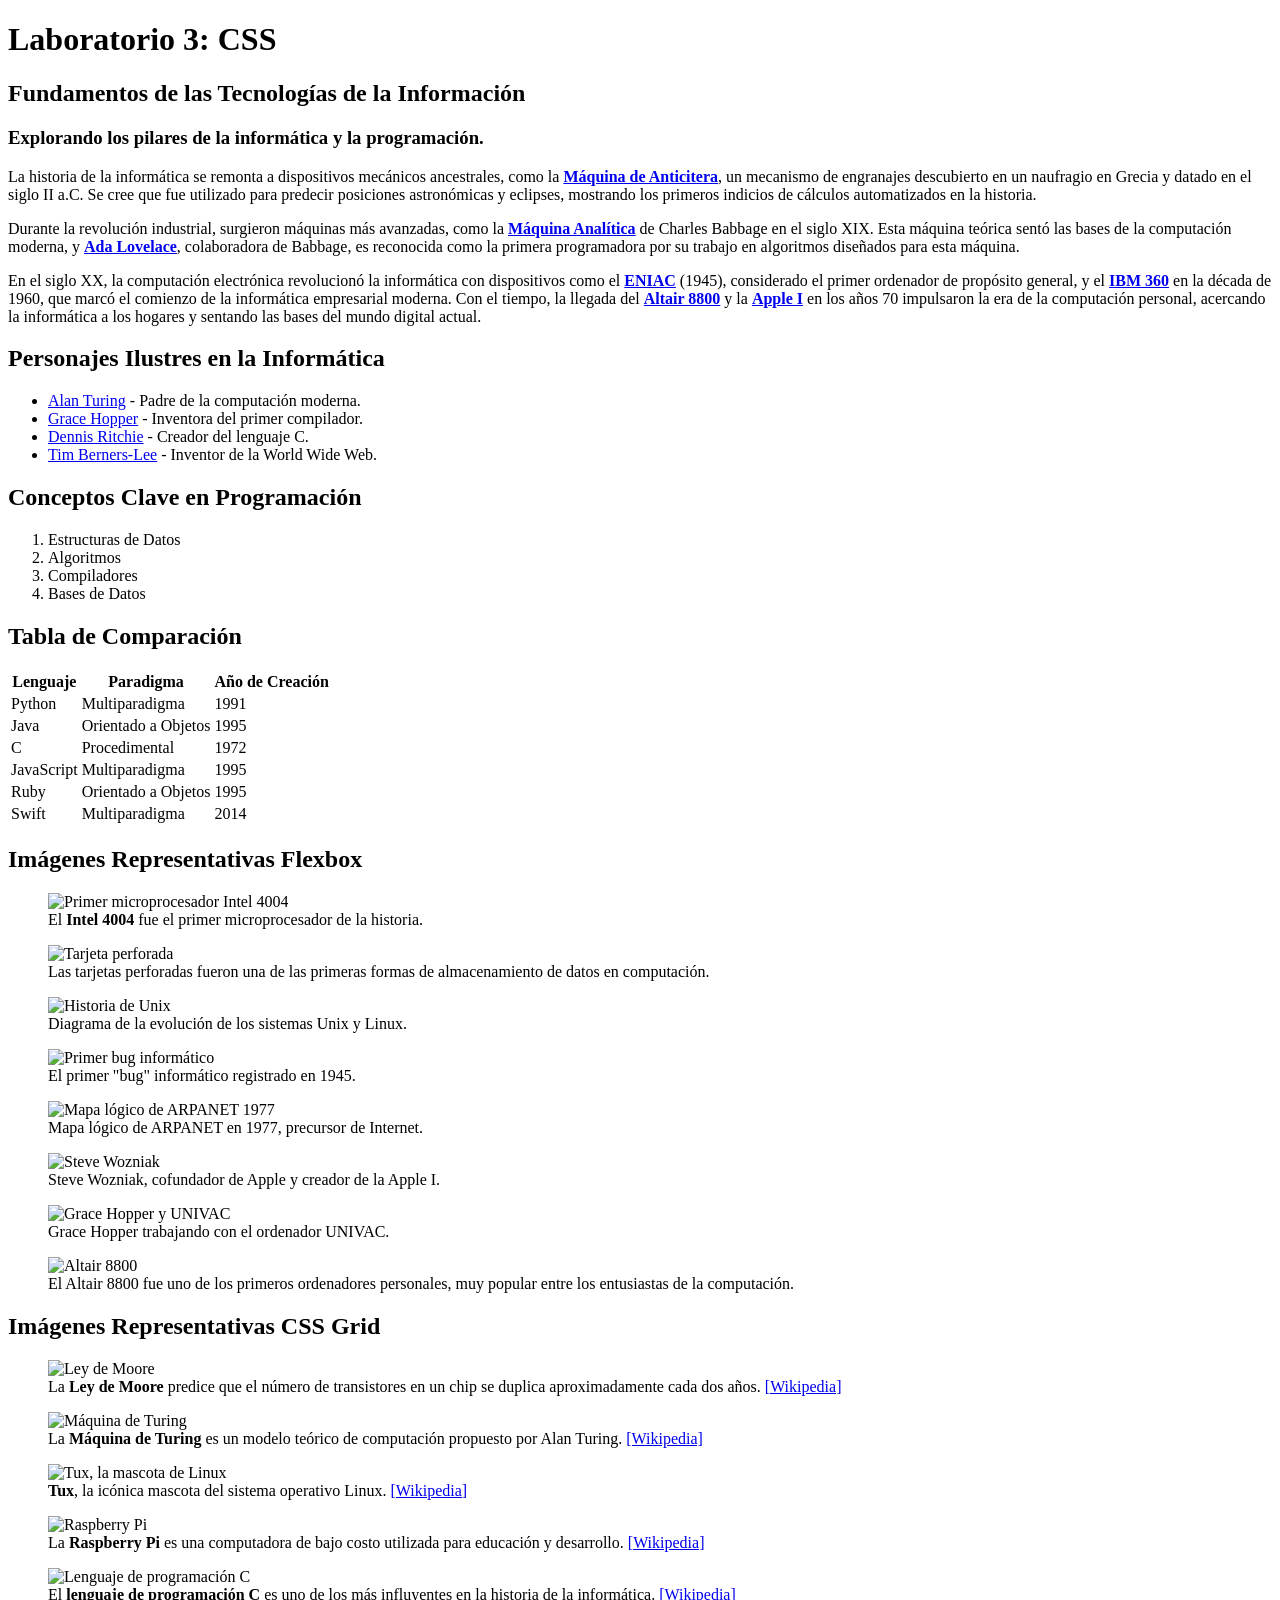
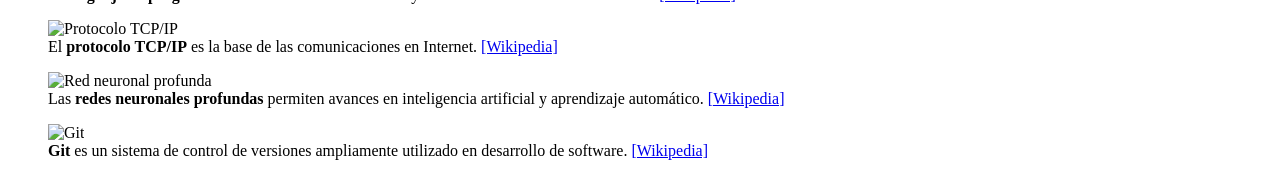
==== commit cdd2f2bb: "" ====
--- a/html/index.html
+++ b/html/index.html
@@ -2,171 +2,206 @@
 <html lang="es">
 
 <head>
-  <meta charset="UTF-8">
-  <meta name="viewport" content="width=device-width, initial-scale=1.0">
-  <title>Only Flans</title>
-
-  <!-- Bootstrap CSS -->
-  <link rel="stylesheet" href="https://maxcdn.bootstrapcdn.com/bootstrap/3.4.1/css/bootstrap.min.css">
-
-  <!-- Bootstrap JavaScript (jQuery es necesario) -->
-  <script src="https://ajax.googleapis.com/ajax/libs/jquery/3.5.1/jquery.min.js" defer></script>
-  <script src="https://maxcdn.bootstrapcdn.com/bootstrap/3.4.1/js/bootstrap.min.js" defer></script>
-  <link rel="stylesheet" href="css/style.css">
+    <meta charset="UTF-8">
+    <meta name="viewport" content="width=device-width, initial-scale=1.0">
+    <title>Laboratorio 3: CSS</title>
+    <style>
+    </style>
 </head>
 
 <body>
-  <!-- Header -->
-  <header>
-    <div class="jumbotron jumbotron-gradient text-center">
-      <h1>🍮 Nuestra Web</h1>
-      <p>La mejor tienda de flanes de la red</p>
-    </div>
-  </header>
-
-  <!-- Navbar -->
-  <nav class="navbar navbar-default">
-    <div class="container-fluid">
-      <div class="navbar-header">
-        <button type="button" class="navbar-toggle collapsed" data-toggle="collapse" data-target="#navbar-menu">
-          <span class="icon-bar"></span>
-          <span class="icon-bar"></span>
-          <span class="icon-bar"></span>
-        </button>
-        <a class="navbar-brand" href="#">🍮 Nuestra Web</a>
-      </div>
-      <div class="collapse navbar-collapse" id="navbar-menu">
-        <ul class="nav navbar-nav">
-          <li><a href="#">Inicio</a></li>
-          <li><a href="#">Flanes</a></li>
-          <li><a href="#">Recetas</a></li>
-          <li><a href="#">Contacto</a></li>
-          <li>
-            <button id="toggle-dark-mode" class="btn btn-default navbar-btn">Modo Oscuro</button>
-          </li>
+    <header>
+        <h1>Laboratorio 3: CSS</h1>
+        <h2>Fundamentos de las Tecnologías de la Información</h2>
+        <h3>Explorando los pilares de la informática y la programación.</h3>
+    </header>
+
+    <section>
+        <p>La historia de la informática se remonta a dispositivos mecánicos ancestrales, como
+            la <a href="https://es.wikipedia.org/wiki/Mecanismo_de_Anticitera" target="_blank"><strong>Máquina de
+                    Anticitera</strong></a>, un mecanismo de engranajes descubierto en un naufragio en Grecia y datado
+            en el siglo II a.C. Se cree que fue utilizado para predecir posiciones astronómicas y eclipses, mostrando
+            los primeros indicios de cálculos automatizados en la historia.</p>
+
+        <p>Durante la revolución industrial, surgieron máquinas más avanzadas, como la <a
+                href="https://es.wikipedia.org/wiki/M%C3%A1quina_anal%C3%ADtica" target="_blank"><strong>Máquina
+                    Analítica</strong></a> de Charles Babbage en el siglo XIX. Esta máquina teórica sentó las bases de
+            la computación moderna, y <a href="https://es.wikipedia.org/wiki/Ada_Lovelace" target="_blank"><strong>Ada
+                    Lovelace</strong></a>, colaboradora de Babbage, es reconocida como la primera programadora por su
+            trabajo en algoritmos diseñados para esta máquina.</p>
+
+        <p>En el siglo XX, la computación electrónica revolucionó la informática con
+            dispositivos como el <a href="https://es.wikipedia.org/wiki/ENIAC"
+                target="_blank"><strong>ENIAC</strong></a> (1945), considerado el primer ordenador de propósito general,
+            y el <a href="https://es.wikipedia.org/wiki/IBM_System/360" target="_blank"><strong>IBM 360</strong></a> en
+            la década de 1960, que marcó el comienzo de la informática empresarial moderna. Con el tiempo, la llegada
+            del <a href="https://es.wikipedia.org/wiki/Altair_8800" target="_blank"><strong>Altair 8800</strong></a> y
+            la <a href="https://es.wikipedia.org/wiki/Apple_I" target="_blank"><strong>Apple I</strong></a> en los años
+            70 impulsaron la era de la computación personal, acercando la informática a los hogares y sentando las bases
+            del mundo digital actual.</p>
+    </section>
+
+    <section>
+        <h2>Personajes Ilustres en la Informática</h2>
+        <ul>
+            <li><a href="https://es.wikipedia.org/wiki/Alan_Turing" target="_blank">Alan Turing</a> - Padre de la
+                computación moderna.</li>
+            <li><a href="https://es.wikipedia.org/wiki/Grace_Hopper" target="_blank">Grace Hopper</a> - Inventora del
+                primer compilador.</li>
+            <li><a href="https://es.wikipedia.org/wiki/Dennis_Ritchie" target="_blank">Dennis Ritchie</a> - Creador del
+                lenguaje C.</li>
+            <li><a href="https://es.wikipedia.org/wiki/Tim_Berners-Lee" target="_blank">Tim Berners-Lee</a> - Inventor
+                de la World Wide Web.</li>
         </ul>
-      </div>
-    </div>
-  </nav>
-
-  <!-- Tabla de flanes -->
-  <section class="container">
-    <h2 class="flan-title">🏆 Top #3 Flanes</h2>
-    <table class="table table-hover">
-      <thead>
-        <tr>
-          <th>Nombre</th>
-          <th>Sabor</th>
-          <th>Tiempo de compilación</th>
-        </tr>
-      </thead>
-      <tbody>
-        <tr>
-          <td><a href="#" class="flan-link">Flan Overflow</a></td>
-          <td>Chocolate con error 404</td>
-          <td>15 ms</td>
-        </tr>
-        <tr>
-          <td><a href="#" class="flan-link">FlanScript</a></td>
-          <td>Vainilla con JavaScript derretido</td>
-          <td>30 ms</td>
-        </tr>
-        <tr>
-          <td><a href="#" class="flan-link">Flan++</a></td>
-          <td>Caramelo con punteros flotantes</td>
-          <td>10 ms</td>
-        </tr>
-      </tbody>
-    </table>
-  </section>
-
-  <!-- Carrusel de imágenes -->
-  <section id="flanCarousel" class="carousel slide" data-ride="carousel" aria-label="Galería de flanes">
-    <ol class="carousel-indicators">
-      <li data-target="#flanCarousel" data-slide-to="0" class="active"></li>
-      <li data-target="#flanCarousel" data-slide-to="1"></li>
-      <li data-target="#flanCarousel" data-slide-to="2"></li>
-    </ol>
-    <div class="carousel-inner">
-      <div class="item active">
-        <img src="img/f01.jpeg" class="img-responsive img-rounded" alt="Flan 1">
-        <div class="carousel-caption">
-          <h3>Flan Buffer Overflow</h3>
-          <p>Demasiado delicioso para manejar.</p>
-        </div>
-      </div>
-      <div class="item">
-        <img src="img/f02.jpeg" class="img-responsive img-rounded" alt="Flan 2">
-        <div class="carousel-caption">
-          <h3>Flan NullPointerException</h3>
-          <p>Un flan tan misterioso que desaparece al tocarlo.</p>
-        </div>
-      </div>
-      <div class="item">
-        <img src="img/f03.jpeg" class="img-responsive img-rounded" alt="Flan 3">
-        <div class="carousel-caption">
-          <h3>Flan Kernel Panic</h3>
-          <p>El postre definitivo para los amantes del caos.</p>
-        </div>
-      </div>
-    </div>
-    <a class="left carousel-control" href="#flanCarousel" data-slide="prev">
-      <span class="glyphicon glyphicon-chevron-left"></span>
-    </a>
-    <a class="right carousel-control" href="#flanCarousel" data-slide="next">
-      <span class="glyphicon glyphicon-chevron-right"></span>
-    </a>
-  </section>
-
-  <!-- Formulario de contacto -->
-  <section class="container">
-    <h2 class="text-center">📧 Contáctanos</h2>
-    <form class="well">
-      <div class="form-group">
-        <label for="nombre">Nombre:</label>
-        <input type="text" id="nombre" name="nombre" class="form-control" placeholder="Introduce tu nombre">
-      </div>
-      <div class="form-group">
-        <label for="email">Email:</label>
-        <input type="email" id="email" name="email" class="form-control" placeholder="Introduce tu email">
-      </div>
-      <div class="form-group">
-        <label for="mensaje">Mensaje:</label>
-        <textarea id="mensaje" name="mensaje" class="form-control" rows="4" placeholder="Escribe tu mensaje"></textarea>
-      </div>
-      <button type="submit" class="btn btn-primary btn-block">Enviar</button>
-    </form>
-  </section>
-
-  <!-- Footer -->
-  <footer class="footer">
-    <div class="container text-center">
-      <p>&copy; 2025 Nuestra Web. Todos los derechos reservados.</p>
-      <div class="social-icons">
-        <a href="#" aria-label="Twitter"><span class="glyphicon glyphicon-globe"></span></a>
-        <a href="#" aria-label="Facebook"><span class="glyphicon glyphicon-thumbs-up"></span></a>
-        <a href="#" aria-label="Instagram"><span class="glyphicon glyphicon-camera"></span></a>
-      </div>
-    </div>
-  </footer>
-
-  <script>
-    // Modo oscuro
-    const toggleDarkModeButton = document.getElementById('toggle-dark-mode');
-    const body = document.body;
-
-    if (localStorage.getItem('dark-mode') === 'enabled') {
-      body.classList.add('dark-mode');
-      toggleDarkModeButton.textContent = 'Modo Claro';
-    }
-
-    toggleDarkModeButton.addEventListener('click', () => {
-      body.classList.toggle('dark-mode');
-      const mode = body.classList.contains('dark-mode') ? 'enabled' : 'disabled';
-      localStorage.setItem('dark-mode', mode);
-      toggleDarkModeButton.textContent = mode === 'enabled' ? 'Modo Claro' : 'Modo Oscuro';
-    });
-  </script>
+    </section>
+
+    <section>
+        <h2>Conceptos Clave en Programación</h2>
+        <ol>
+            <li>Estructuras de Datos</li>
+            <li>Algoritmos</li>
+            <li>Compiladores</li>
+            <li>Bases de Datos</li>
+        </ol>
+    </section>
+
+    <section>
+        <h2>Tabla de Comparación</h2>
+        <table>
+            <thead>
+                <tr>
+                    <th>Lenguaje</th>
+                    <th>Paradigma</th>
+                    <th>Año de Creación</th>
+                </tr>
+            </thead>
+            <tbody>
+                <tr>
+                    <td>Python</td>
+                    <td>Multiparadigma</td>
+                    <td>1991</td>
+                </tr>
+                <tr>
+                    <td>Java</td>
+                    <td>Orientado a Objetos</td>
+                    <td>1995</td>
+                </tr>
+                <tr>
+                    <td>C</td>
+                    <td>Procedimental</td>
+                    <td>1972</td>
+                </tr>
+                <tr>
+                    <td>JavaScript</td>
+                    <td>Multiparadigma</td>
+                    <td>1995</td>
+                </tr>
+                <tr>
+                    <td>Ruby</td>
+                    <td>Orientado a Objetos</td>
+                    <td>1995</td>
+                </tr>
+                <tr>
+                    <td>Swift</td>
+                    <td>Multiparadigma</td>
+                    <td>2014</td>
+                </tr>
+            </tbody>
+        </table>
+    </section>
+
+    <h2>Imágenes Representativas Flexbox</h2>
+    <section>
+
+        <figure>
+            <img src="img/200px-Intel_4004.jpg" alt="Primer microprocesador Intel 4004">
+            <figcaption>El <strong>Intel 4004</strong> fue el primer microprocesador de la historia.</figcaption>
+        </figure>
+
+        <figure>
+            <img src="img/Punch-card-blue.jpg" alt="Tarjeta perforada">
+            <figcaption>Las tarjetas perforadas fueron una de las primeras formas de almacenamiento de datos en
+                computación.</figcaption>
+        </figure>
+
+        <figure>
+            <img src="img/Unix_history-simple.svg" alt="Historia de Unix">
+            <figcaption>Diagrama de la evolución de los sistemas Unix y Linux.</figcaption>
+        </figure>
+
+        <figure>
+            <img src="img/First_Computer_Bug,_1945.jpg" alt="Primer bug informático">
+            <figcaption>El primer "bug" informático registrado en 1945.</figcaption>
+        </figure>
+
+        <figure>
+            <img src="img/Arpanet_logical_map,_march_1977.png" alt="Mapa lógico de ARPANET 1977">
+            <figcaption>Mapa lógico de ARPANET en 1977, precursor de Internet.</figcaption>
+        </figure>
+
+        <figure>
+            <img src="img/Steve_Wozniak_by_Gage_Skidmore.jpg" alt="Steve Wozniak">
+            <figcaption>Steve Wozniak, cofundador de Apple y creador de la Apple I.</figcaption>
+        </figure>
+
+        <figure>
+            <img src="img/Grace_Hopper_and_UNIVAC.jpg" alt="Grace Hopper y UNIVAC">
+            <figcaption>Grace Hopper trabajando con el ordenador UNIVAC.</figcaption>
+        </figure>
+
+        <figure>
+            <img src="img/Altair_8800.jpg" alt="Altair 8800">
+            <figcaption>El Altair 8800 fue uno de los primeros ordenadores personales, muy popular entre los entusiastas
+                de la computación.</figcaption>
+        </figure>
+    </section>
+
+
+    <h2>Imágenes Representativas CSS Grid</h2>
+    <section>
+
+        <figure>
+            <img src="img/700px-Moore_Law_diagram_(2004).jpg" alt="Ley de Moore">
+            <figcaption>La <strong>Ley de Moore</strong> predice que el número de transistores en un chip se duplica aproximadamente cada dos años. <a href="https://es.wikipedia.org/wiki/Ley_de_Moore">[Wikipedia]</a></figcaption>
+        </figure>
+        
+        <figure>
+            <img src="img/Turing_Machine.jpg" alt="Máquina de Turing">
+            <figcaption>La <strong>Máquina de Turing</strong> es un modelo teórico de computación propuesto por Alan Turing. <a href="https://es.wikipedia.org/wiki/Máquina_de_Turing">[Wikipedia]</a></figcaption>
+        </figure>
+        
+        <figure>
+            <img src="img/Tux.svg.png" alt="Tux, la mascota de Linux">
+            <figcaption><strong>Tux</strong>, la icónica mascota del sistema operativo Linux. <a href="https://es.wikipedia.org/wiki/Tux">[Wikipedia]</a></figcaption>
+        </figure>
+        
+        <figure>
+            <img src="img/Raspberry_Pi_Board.jpg" alt="Raspberry Pi">
+            <figcaption>La <strong>Raspberry Pi</strong> es una computadora de bajo costo utilizada para educación y desarrollo. <a href="https://es.wikipedia.org/wiki/Raspberry_Pi">[Wikipedia]</a></figcaption>
+        </figure>
+        
+        <figure>
+            <img src="img/C_language_logo.png" alt="Lenguaje de programación C">
+            <figcaption>El <strong>lenguaje de programación C</strong> es uno de los más influyentes en la historia de la informática. <a href="https://es.wikipedia.org/wiki/C_(lenguaje_de_programación)">[Wikipedia]</a></figcaption>
+        </figure>
+        
+        <figure>
+            <img src="img/Internet_Protocol.png" alt="Protocolo TCP/IP">
+            <figcaption>El <strong>protocolo TCP/IP</strong> es la base de las comunicaciones en Internet. <a href="https://es.wikipedia.org/wiki/TCP/IP">[Wikipedia]</a></figcaption>
+        </figure>
+        
+        <figure>
+            <img src="img/MultiLayerNeuralNetworkBigger_english.png" alt="Red neuronal profunda">
+            <figcaption>Las <strong>redes neuronales profundas</strong> permiten avances en inteligencia artificial y aprendizaje automático. <a href="https://es.wikipedia.org/wiki/Aprendizaje_profundo">[Wikipedia]</a></figcaption>
+        </figure>
+        
+        <figure>
+            <img src="img/Git-Logo-2Color.svg" alt="Git">
+            <figcaption><strong>Git</strong> es un sistema de control de versiones ampliamente utilizado en desarrollo de software. <a href="https://es.wikipedia.org/wiki/Git">[Wikipedia]</a></figcaption>
+        </figure>
+        
+    </section>
+
 </body>
 
 </html>
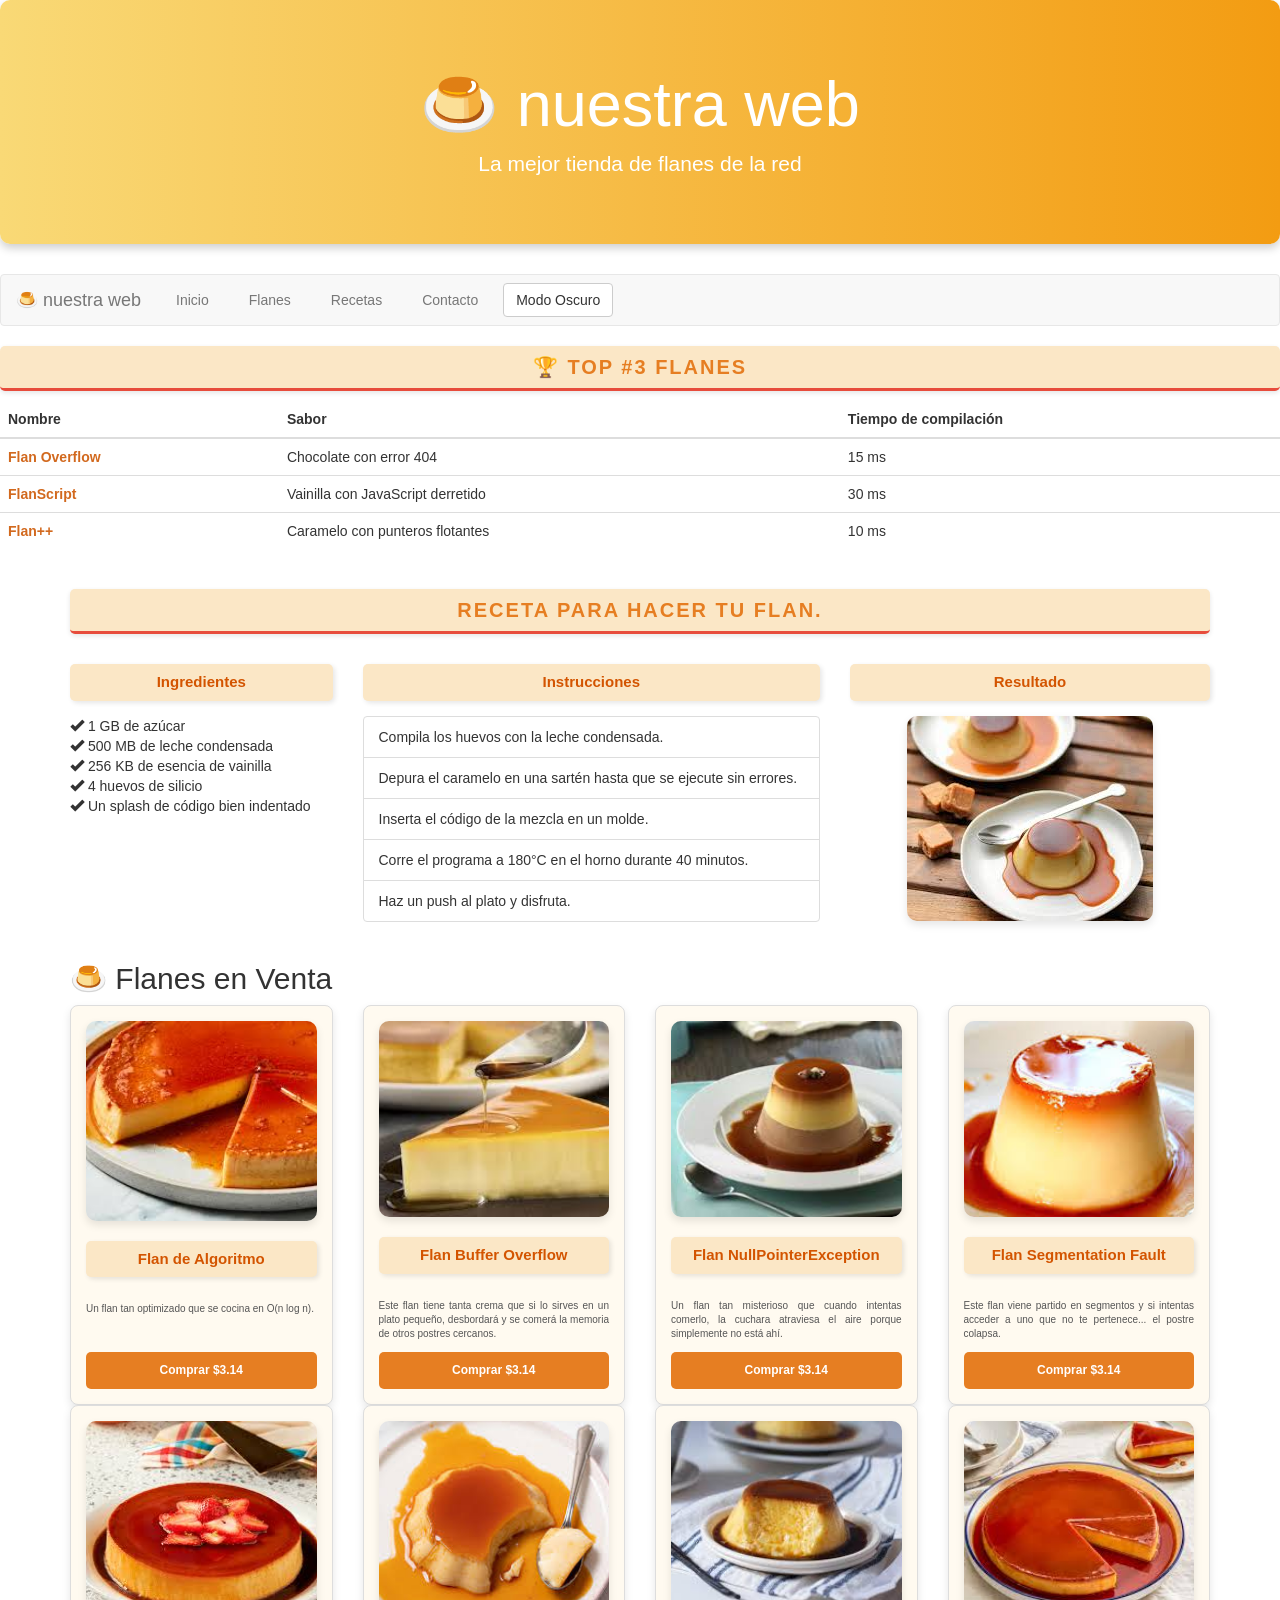
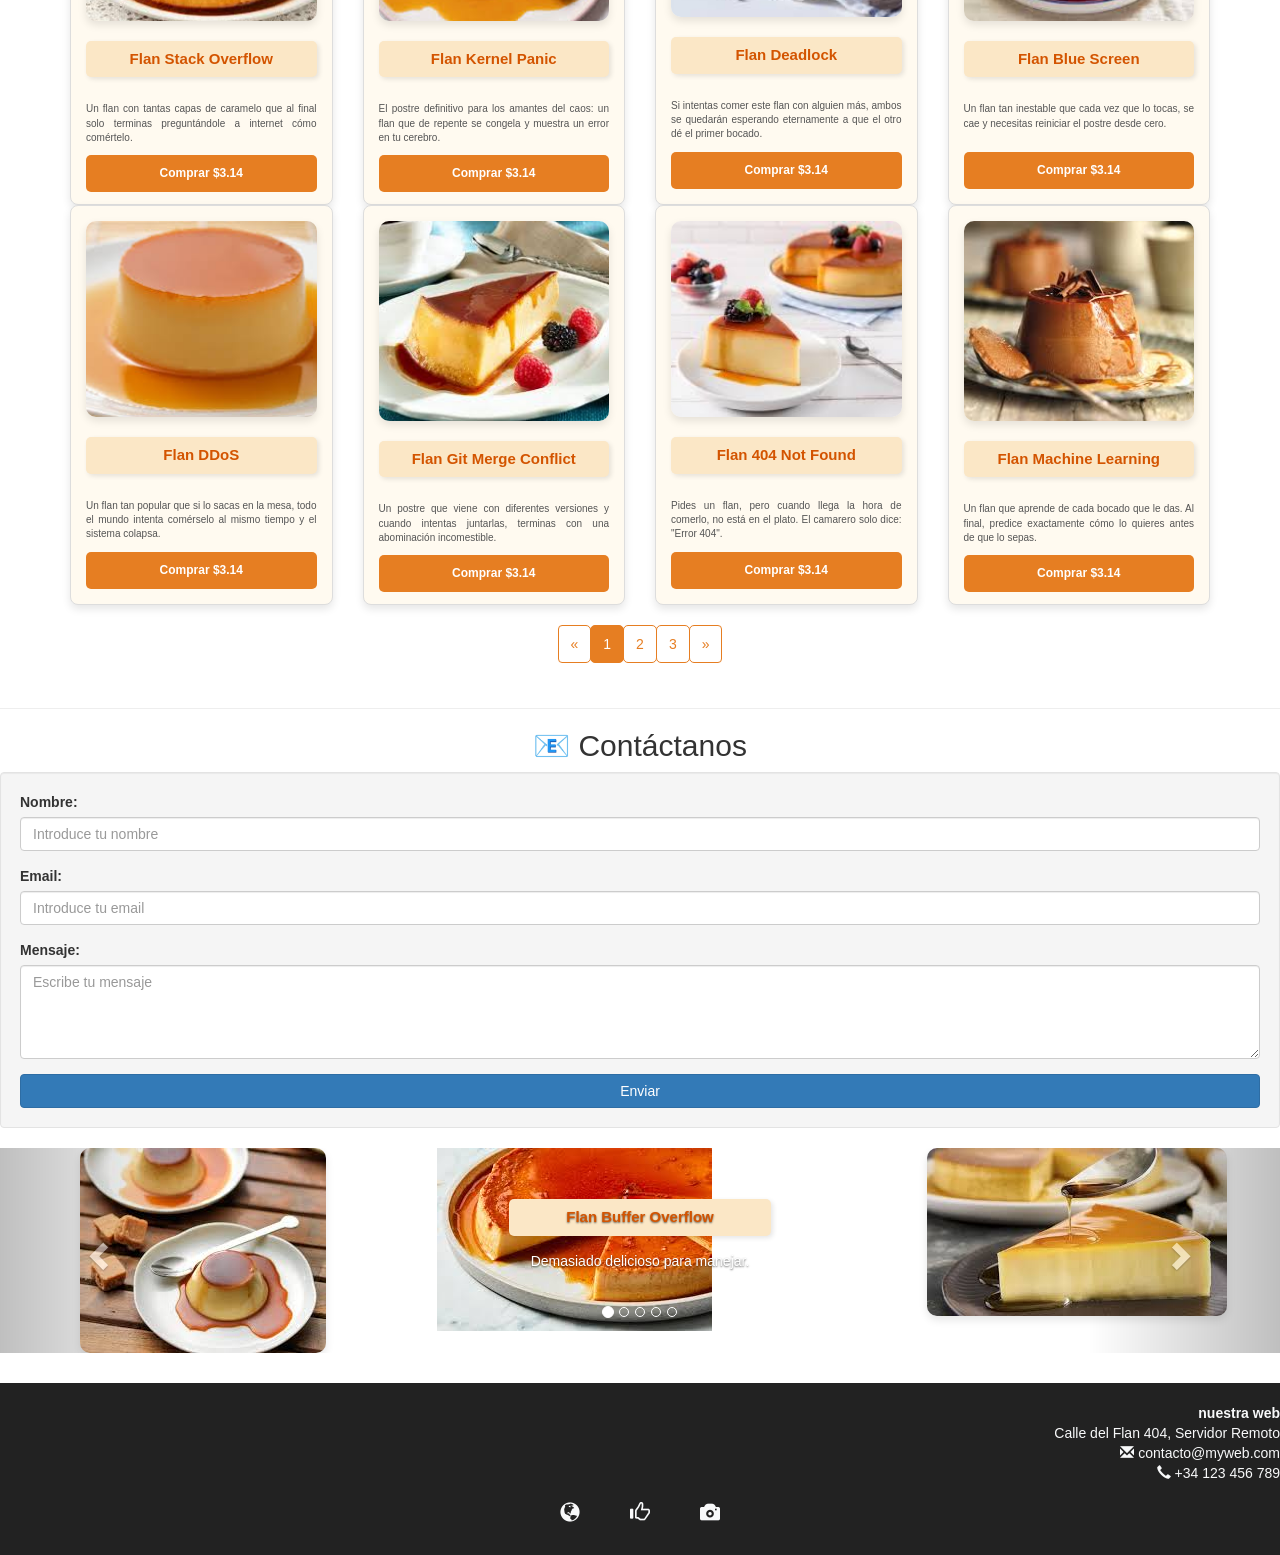
==== commit 29541561: "Refactor CSS to eliminate margins and overflow, ensuring consistent box sizing across elements" ====
--- a/html/index.html
+++ b/html/index.html
@@ -2,205 +2,493 @@
 <html lang="es">
 
 <head>
-    <meta charset="UTF-8">
-    <meta name="viewport" content="width=device-width, initial-scale=1.0">
-    <title>Laboratorio 3: CSS</title>
-    <style>
-    </style>
+  <meta charset="UTF-8">
+  <meta name="viewport" content="width=device-width, initial-scale=1.0">
+  <title>Only Flans</title>
+
+  <!-- Bootstrap CSS -->
+  <link rel="stylesheet" href="https://maxcdn.bootstrapcdn.com/bootstrap/3.4.1/css/bootstrap.min.css">
+
+  <!-- Bootstrap JavaScript (jQuery es necesario) -->
+  <script src="https://ajax.googleapis.com/ajax/libs/jquery/3.5.1/jquery.min.js" defer></script>
+  <script src="https://maxcdn.bootstrapcdn.com/bootstrap/3.4.1/js/bootstrap.min.js" defer></script>
+  <link rel="stylesheet" href="css/style.css">
 </head>
 
 <body>
-    <header>
-        <h1>Laboratorio 3: CSS</h1>
-        <h2>Fundamentos de las Tecnologías de la Información</h2>
-        <h3>Explorando los pilares de la informática y la programación.</h3>
-    </header>
-
-    <section>
-        <p>La historia de la informática se remonta a dispositivos mecánicos ancestrales, como
-            la <a href="https://es.wikipedia.org/wiki/Mecanismo_de_Anticitera" target="_blank"><strong>Máquina de
-                    Anticitera</strong></a>, un mecanismo de engranajes descubierto en un naufragio en Grecia y datado
-            en el siglo II a.C. Se cree que fue utilizado para predecir posiciones astronómicas y eclipses, mostrando
-            los primeros indicios de cálculos automatizados en la historia.</p>
-
-        <p>Durante la revolución industrial, surgieron máquinas más avanzadas, como la <a
-                href="https://es.wikipedia.org/wiki/M%C3%A1quina_anal%C3%ADtica" target="_blank"><strong>Máquina
-                    Analítica</strong></a> de Charles Babbage en el siglo XIX. Esta máquina teórica sentó las bases de
-            la computación moderna, y <a href="https://es.wikipedia.org/wiki/Ada_Lovelace" target="_blank"><strong>Ada
-                    Lovelace</strong></a>, colaboradora de Babbage, es reconocida como la primera programadora por su
-            trabajo en algoritmos diseñados para esta máquina.</p>
-
-        <p>En el siglo XX, la computación electrónica revolucionó la informática con
-            dispositivos como el <a href="https://es.wikipedia.org/wiki/ENIAC"
-                target="_blank"><strong>ENIAC</strong></a> (1945), considerado el primer ordenador de propósito general,
-            y el <a href="https://es.wikipedia.org/wiki/IBM_System/360" target="_blank"><strong>IBM 360</strong></a> en
-            la década de 1960, que marcó el comienzo de la informática empresarial moderna. Con el tiempo, la llegada
-            del <a href="https://es.wikipedia.org/wiki/Altair_8800" target="_blank"><strong>Altair 8800</strong></a> y
-            la <a href="https://es.wikipedia.org/wiki/Apple_I" target="_blank"><strong>Apple I</strong></a> en los años
-            70 impulsaron la era de la computación personal, acercando la informática a los hogares y sentando las bases
-            del mundo digital actual.</p>
-    </section>
-
-    <section>
-        <h2>Personajes Ilustres en la Informática</h2>
-        <ul>
-            <li><a href="https://es.wikipedia.org/wiki/Alan_Turing" target="_blank">Alan Turing</a> - Padre de la
-                computación moderna.</li>
-            <li><a href="https://es.wikipedia.org/wiki/Grace_Hopper" target="_blank">Grace Hopper</a> - Inventora del
-                primer compilador.</li>
-            <li><a href="https://es.wikipedia.org/wiki/Dennis_Ritchie" target="_blank">Dennis Ritchie</a> - Creador del
-                lenguaje C.</li>
-            <li><a href="https://es.wikipedia.org/wiki/Tim_Berners-Lee" target="_blank">Tim Berners-Lee</a> - Inventor
-                de la World Wide Web.</li>
-        </ul>
-    </section>
-
-    <section>
-        <h2>Conceptos Clave en Programación</h2>
-        <ol>
-            <li>Estructuras de Datos</li>
-            <li>Algoritmos</li>
-            <li>Compiladores</li>
-            <li>Bases de Datos</li>
-        </ol>
-    </section>
-
-    <section>
-        <h2>Tabla de Comparación</h2>
-        <table>
-            <thead>
-                <tr>
-                    <th>Lenguaje</th>
-                    <th>Paradigma</th>
-                    <th>Año de Creación</th>
-                </tr>
-            </thead>
-            <tbody>
-                <tr>
-                    <td>Python</td>
-                    <td>Multiparadigma</td>
-                    <td>1991</td>
-                </tr>
-                <tr>
-                    <td>Java</td>
-                    <td>Orientado a Objetos</td>
-                    <td>1995</td>
-                </tr>
-                <tr>
-                    <td>C</td>
-                    <td>Procedimental</td>
-                    <td>1972</td>
-                </tr>
-                <tr>
-                    <td>JavaScript</td>
-                    <td>Multiparadigma</td>
-                    <td>1995</td>
-                </tr>
-                <tr>
-                    <td>Ruby</td>
-                    <td>Orientado a Objetos</td>
-                    <td>1995</td>
-                </tr>
-                <tr>
-                    <td>Swift</td>
-                    <td>Multiparadigma</td>
-                    <td>2014</td>
-                </tr>
-            </tbody>
-        </table>
-    </section>
-
-    <h2>Imágenes Representativas Flexbox</h2>
-    <section>
-
-        <figure>
-            <img src="img/200px-Intel_4004.jpg" alt="Primer microprocesador Intel 4004">
-            <figcaption>El <strong>Intel 4004</strong> fue el primer microprocesador de la historia.</figcaption>
-        </figure>
-
-        <figure>
-            <img src="img/Punch-card-blue.jpg" alt="Tarjeta perforada">
-            <figcaption>Las tarjetas perforadas fueron una de las primeras formas de almacenamiento de datos en
-                computación.</figcaption>
-        </figure>
-
-        <figure>
-            <img src="img/Unix_history-simple.svg" alt="Historia de Unix">
-            <figcaption>Diagrama de la evolución de los sistemas Unix y Linux.</figcaption>
-        </figure>
-
-        <figure>
-            <img src="img/First_Computer_Bug,_1945.jpg" alt="Primer bug informático">
-            <figcaption>El primer "bug" informático registrado en 1945.</figcaption>
-        </figure>
-
-        <figure>
-            <img src="img/Arpanet_logical_map,_march_1977.png" alt="Mapa lógico de ARPANET 1977">
-            <figcaption>Mapa lógico de ARPANET en 1977, precursor de Internet.</figcaption>
-        </figure>
-
-        <figure>
-            <img src="img/Steve_Wozniak_by_Gage_Skidmore.jpg" alt="Steve Wozniak">
-            <figcaption>Steve Wozniak, cofundador de Apple y creador de la Apple I.</figcaption>
-        </figure>
-
-        <figure>
-            <img src="img/Grace_Hopper_and_UNIVAC.jpg" alt="Grace Hopper y UNIVAC">
-            <figcaption>Grace Hopper trabajando con el ordenador UNIVAC.</figcaption>
-        </figure>
-
-        <figure>
-            <img src="img/Altair_8800.jpg" alt="Altair 8800">
-            <figcaption>El Altair 8800 fue uno de los primeros ordenadores personales, muy popular entre los entusiastas
-                de la computación.</figcaption>
-        </figure>
-    </section>
-
-
-    <h2>Imágenes Representativas CSS Grid</h2>
-    <section>
-
-        <figure>
-            <img src="img/700px-Moore_Law_diagram_(2004).jpg" alt="Ley de Moore">
-            <figcaption>La <strong>Ley de Moore</strong> predice que el número de transistores en un chip se duplica aproximadamente cada dos años. <a href="https://es.wikipedia.org/wiki/Ley_de_Moore">[Wikipedia]</a></figcaption>
-        </figure>
-        
-        <figure>
-            <img src="img/Turing_Machine.jpg" alt="Máquina de Turing">
-            <figcaption>La <strong>Máquina de Turing</strong> es un modelo teórico de computación propuesto por Alan Turing. <a href="https://es.wikipedia.org/wiki/Máquina_de_Turing">[Wikipedia]</a></figcaption>
-        </figure>
-        
-        <figure>
-            <img src="img/Tux.svg.png" alt="Tux, la mascota de Linux">
-            <figcaption><strong>Tux</strong>, la icónica mascota del sistema operativo Linux. <a href="https://es.wikipedia.org/wiki/Tux">[Wikipedia]</a></figcaption>
-        </figure>
-        
-        <figure>
-            <img src="img/Raspberry_Pi_Board.jpg" alt="Raspberry Pi">
-            <figcaption>La <strong>Raspberry Pi</strong> es una computadora de bajo costo utilizada para educación y desarrollo. <a href="https://es.wikipedia.org/wiki/Raspberry_Pi">[Wikipedia]</a></figcaption>
-        </figure>
-        
-        <figure>
-            <img src="img/C_language_logo.png" alt="Lenguaje de programación C">
-            <figcaption>El <strong>lenguaje de programación C</strong> es uno de los más influyentes en la historia de la informática. <a href="https://es.wikipedia.org/wiki/C_(lenguaje_de_programación)">[Wikipedia]</a></figcaption>
-        </figure>
-        
-        <figure>
-            <img src="img/Internet_Protocol.png" alt="Protocolo TCP/IP">
-            <figcaption>El <strong>protocolo TCP/IP</strong> es la base de las comunicaciones en Internet. <a href="https://es.wikipedia.org/wiki/TCP/IP">[Wikipedia]</a></figcaption>
-        </figure>
-        
-        <figure>
-            <img src="img/MultiLayerNeuralNetworkBigger_english.png" alt="Red neuronal profunda">
-            <figcaption>Las <strong>redes neuronales profundas</strong> permiten avances en inteligencia artificial y aprendizaje automático. <a href="https://es.wikipedia.org/wiki/Aprendizaje_profundo">[Wikipedia]</a></figcaption>
-        </figure>
-        
-        <figure>
-            <img src="img/Git-Logo-2Color.svg" alt="Git">
-            <figcaption><strong>Git</strong> es un sistema de control de versiones ampliamente utilizado en desarrollo de software. <a href="https://es.wikipedia.org/wiki/Git">[Wikipedia]</a></figcaption>
-        </figure>
-        
-    </section>
+  <!-- Jumbotron -->
+  <div class="jumbotron jumbotron-gradient text-center ">
+    <h1>🍮 nuestra web</h1>
+    <p>La mejor tienda de flanes de la red</p>
+</div>
+
+  <!-- Navbar -->
+  <nav class="navbar navbar-default">
+    <div class="container-fluid">
+        <!-- Botón para móviles -->
+        <div class="navbar-header">
+            <button type="button" class="navbar-toggle collapsed" data-toggle="collapse" data-target="#navbar-menu">
+                <span class="icon-bar"></span>
+                <span class="icon-bar"></span>
+                <span class="icon-bar"></span>
+            </button>
+            <a class="navbar-brand" href="#">🍮 nuestra web</a>
+        </div>
+        <!-- Elementos del menú -->
+        <div class="collapse navbar-collapse" id="navbar-menu">
+            <ul class="nav navbar-nav list-inline">
+                <li><a href="#">Inicio</a></li>
+                <li><a href="#">Flanes</a></li>
+                <li><a href="#">Recetas</a></li>
+                <li><a href="#">Contacto</a></li>
+                <li>
+                  <button id="toggle-dark-mode" class="btn btn-default navbar-btn">Modo Oscuro</button>
+                </li>
+            </ul>
+        </div>
+    </div>
+  </nav>
+
+<script>
+  // Selecciona el botón y el cuerpo del documento
+  const toggleDarkModeButton = document.getElementById('toggle-dark-mode');
+  const body = document.body;
+
+  // Verifica si el usuario ya tiene una preferencia guardada
+  if (localStorage.getItem('dark-mode') === 'enabled') {
+      body.classList.add('dark-mode');
+      toggleDarkModeButton.textContent = 'Modo Claro';
+  }
+
+  // Alterna entre modo oscuro y claro
+  toggleDarkModeButton.addEventListener('click', () => {
+      if (body.classList.contains('dark-mode')) {
+          body.classList.remove('dark-mode');
+          toggleDarkModeButton.textContent = 'Modo Oscuro';
+          localStorage.setItem('dark-mode', 'disabled');
+      } else {
+          body.classList.add('dark-mode');
+          toggleDarkModeButton.textContent = 'Modo Claro';
+          localStorage.setItem('dark-mode', 'enabled');
+      }
+  });
+</script>
+
+  <!-- Tabla de flanes -->
+  <h2 class="flan-title">🏆 Top #3 Flanes</h2>
+  <table class="table table-hover">
+    <thead>
+      <tr>
+        <th>Nombre</th>
+        <th>Sabor</th>
+        <th>Tiempo de compilación</th>
+      </tr>
+    </thead>
+    <tbody>
+      <tr>
+        <td><a href="#" class="flan-link">Flan Overflow</a></td>
+        <td>Chocolate con error 404</td>
+        <td>15 ms</td>
+      </tr>
+      <tr>
+        <td><a href="#" class="flan-link">FlanScript</a></td>
+        <td>Vainilla con JavaScript derretido</td>
+        <td>30 ms</td>
+      </tr>
+      <tr>
+        <td><a href="#" class="flan-link">Flan++</a></td>
+        <td>Caramelo con punteros flotantes</td>
+        <td>10 ms</td>
+      </tr>
+    </tbody>
+  </table>
+
+  <div class="container">
+    <h2 class="flan-title">Receta para hacer tu flan.</h2>
+    <div class="row">
+        <!-- Lista de ingredientes -->
+        <div class="col-lg-3 col-md-6 col-sm-12">
+            <h3 class="text-center">Ingredientes</h3>
+            <ul class="list-unstyled">
+                <li><span class="glyphicon glyphicon-ok"></span> 1 GB de azúcar</li>
+                <li><span class="glyphicon glyphicon-ok"></span> 500 MB de leche condensada</li>
+                <li><span class="glyphicon glyphicon-ok"></span> 256 KB de esencia de vainilla</li>
+                <li><span class="glyphicon glyphicon-ok"></span> 4 huevos de silicio</li>
+                <li><span class="glyphicon glyphicon-ok"></span> Un splash de código bien indentado</li>
+            </ul>
+        </div>
+        <!-- Receta del flan -->
+        <div class="col-lg-5 col-md-6 col-sm-12">
+            <h3 class="text-center">Instrucciones</h3>
+            <ol class="list-group">
+                <li class="list-group-item">Compila los huevos con la leche condensada.</li>
+                <li class="list-group-item">Depura el caramelo en una sartén hasta que se ejecute sin errores.</li>
+                <li class="list-group-item">Inserta el código de la mezcla en un molde.</li>
+                <li class="list-group-item">Corre el programa a 180°C en el horno durante 40 minutos.</li>
+                <li class="list-group-item">Haz un push al plato y disfruta.</li>
+            </ol>
+        </div>
+        <!-- Imagen del flan -->
+        <div class="col-lg-4 col-md-12 col-sm-12">
+            <h3 class="text-center">Resultado</h3>
+            <img src="img/f01.jpeg" alt="Delicioso flan" class="img-responsive img-rounded">
+        </div>
+    </div>
+</div>
+
+  <!-- Sección de flanes en venta con paginación -->
+  <div class="container">
+    <!-- Título centrado de la sección -->
+    <h2 class="flan-title-venta">🍮 Flanes en Venta</h2>
+    
+    <div class="row">
+      <!-- Flan 1 -->
+      <div class="col-lg-3 col-md-4 col-sm-6 flan-item">
+        <div class="flan-box">
+          <img src="img/f02.jpeg" alt="Flan de Algoritmo" class="img-responsive">
+          <h3 class="text-center">Flan de Algoritmo</h3>
+          <p class="flan-desc">Un flan tan optimizado que se cocina en O(n log n).</p>
+          <button class="btn btn-warning btn-block">Comprar $3.14</button>
+        </div>
+      </div>
+  
+      <!-- Flan 2 -->
+      <div class="col-lg-3 col-md-4 col-sm-6 flan-item">
+        <div class="flan-box">
+          <img src="img/f03.jpeg" alt="Flan Buffer Overflow" class="img-responsive">
+          <h3 class="text-center">Flan Buffer Overflow</h3>
+          <p class="flan-desc">Este flan tiene tanta crema que si lo sirves en un plato pequeño, desbordará y se comerá la memoria de otros postres cercanos.</p>
+          <button class="btn btn-warning btn-block">Comprar $3.14</button>
+        </div>
+      </div>
+  
+      <!-- Flan 3 -->
+      <div class="col-lg-3 col-md-4 col-sm-6 flan-item">
+        <div class="flan-box">
+          <img src="img/f04.jpeg" alt="Flan NullPointerException" class="img-responsive">
+          <h3 class="text-center">Flan NullPointerException</h3>
+          <p class="flan-desc">Un flan tan misterioso que cuando intentas comerlo, la cuchara atraviesa el aire porque simplemente no está ahí.</p>
+          <button class="btn btn-warning btn-block">Comprar $3.14</button>
+        </div>
+      </div>
+
+      <!-- Flan 4 -->
+      <div class="col-lg-3 col-md-4 col-sm-6 flan-item">
+        <div class="flan-box">
+          <img src="img/f05.jpeg" alt="Flan Segmentation Fault" class="img-responsive">
+          <h3 class="text-center">Flan Segmentation Fault</h3>
+          <p class="flan-desc">Este flan viene partido en segmentos y si intentas acceder a uno que no te pertenece... el postre colapsa.</p>
+          <button class="btn btn-warning btn-block">Comprar $3.14</button>
+        </div>
+      </div>
+
+      <!-- Flan  -->
+      <div class="col-lg-3 col-md-4 col-sm-6 flan-item">
+        <div class="flan-box">
+          <img src="img/f06.jpeg" alt="Flan Stack Overflow" class="img-responsive">
+          <h3 class="text-center">Flan Stack Overflow</h3>
+          <p class="flan-desc">Un flan con tantas capas de caramelo que al final solo terminas preguntándole a internet cómo comértelo.</p>
+          <button class="btn btn-warning btn-block">Comprar $3.14</button>
+        </div>
+      </div>
+
+      <!-- Flan 7 -->
+      <div class="col-lg-3 col-md-4 col-sm-6 flan-item">
+        <div class="flan-box">
+          <img src="img/f07.jpeg" alt="Flan Kernel Panic" class="img-responsive">
+          <h3 class="text-center">Flan Kernel Panic</h3>
+          <p class="flan-desc">El postre definitivo para los amantes del caos: un flan que de repente se congela y muestra un error en tu cerebro.</p>
+          <button class="btn btn-warning btn-block">Comprar $3.14</button>
+        </div>
+      </div>
+      
+      <!-- Flan 8 -->
+      <div class="col-lg-3 col-md-4 col-sm-6 flan-item">
+        <div class="flan-box">
+          <img src="img/f08.jpeg" alt="Flan Deadlock" class="img-responsive">
+          <h3 class="text-center">Flan Deadlock</h3>
+          <p class="flan-desc">Si intentas comer este flan con alguien más, ambos se quedarán esperando eternamente a que el otro dé el primer bocado.</p>
+          <button class="btn btn-warning btn-block">Comprar $3.14</button>
+        </div>
+      </div>
+      
+      <!-- Flan 9 -->
+      <div class="col-lg-3 col-md-4 col-sm-6 flan-item">
+        <div class="flan-box">
+          <img src="img/f09.jpeg" alt="Flan Blue Screen" class="img-responsive">
+          <h3 class="text-center">Flan Blue Screen</h3>
+          <p class="flan-desc">Un flan tan inestable que cada vez que lo tocas, se cae y necesitas reiniciar el postre desde cero.</p>
+          <button class="btn btn-warning btn-block">Comprar $3.14</button>
+        </div>
+      </div>
+      
+      <!-- Flan 10 -->
+      <div class="col-lg-3 col-md-4 col-sm-6 flan-item">
+        <div class="flan-box">
+          <img src="img/f10.jpeg" alt="Flan DDoS" class="img-responsive">
+          <h3 class="text-center">Flan DDoS</h3>
+          <p class="flan-desc">Un flan tan popular que si lo sacas en la mesa, todo el mundo intenta comérselo al mismo tiempo y el sistema colapsa.</p>
+          <button class="btn btn-warning btn-block">Comprar $3.14</button>
+        </div>
+      </div>
+      
+      <!-- Flan 11 -->
+      <div class="col-lg-3 col-md-4 col-sm-6 flan-item">
+        <div class="flan-box">
+          <img src="img/f11.jpeg" alt="Flan Git Merge Conflict" class="img-responsive">
+          <h3 class="text-center">Flan Git Merge Conflict</h3>
+          <p class="flan-desc">Un postre que viene con diferentes versiones y cuando intentas juntarlas, terminas con una abominación incomestible.</p>
+          <button class="btn btn-warning btn-block">Comprar $3.14</button>
+        </div>
+      </div>
+      
+      <!-- Flan 12 -->
+      <div class="col-lg-3 col-md-4 col-sm-6 flan-item">
+        <div class="flan-box">
+          <img src="img/f12.jpeg" alt="Flan 404 Not Found" class="img-responsive">
+          <h3 class="text-center">Flan 404 Not Found</h3>
+          <p class="flan-desc">Pides un flan, pero cuando llega la hora de comerlo, no está en el plato. El camarero solo dice: "Error 404".</p>
+          <button class="btn btn-warning btn-block">Comprar $3.14</button>
+        </div>
+      </div>
+      
+      <!-- Flan 13 -->
+      <div class="col-lg-3 col-md-4 col-sm-6 flan-item">
+        <div class="flan-box">
+          <img src="img/f13.jpeg" alt="Flan Machine Learning" class="img-responsive">
+          <h3 class="text-center">Flan Machine Learning</h3>
+          <p class="flan-desc">Un flan que aprende de cada bocado que le das. Al final, predice exactamente cómo lo quieres antes de que lo sepas.</p>
+          <button class="btn btn-warning btn-block">Comprar $3.14</button>
+        </div>
+      </div>
+  
+      <!-- Repetir estructura para los demás flanes... -->
+    </div>
+  </div>
+<!--
+  
+
+  <div>
+    <img src="img/f07.jpeg" alt="Flan Kernel Panic">
+    <h2>Flan Kernel Panic</h2>
+    <p>El postre definitivo para los amantes del caos: un flan que de repente se congela y muestra un error en tu
+      cerebro.</p>
+    <p>Precio: $3.14</p>
+  </div>
+
+  <div>
+    <img src="img/f08.jpeg" alt="Flan Deadlock">
+    <h2>Flan Deadlock</h2>
+    <p>Si intentas comer este flan con alguien más, ambos se quedarán esperando eternamente a que el otro dé el primer
+      bocado.</p>
+    <p>Precio: $3.14</p>
+  </div>
+
+  <div>
+    <img src="img/f09.jpeg" alt="Flan Blue Screen">
+    <h2>Flan Blue Screen</h2>
+    <p>Un flan tan inestable que cada vez que lo tocas, se cae y necesitas reiniciar el postre desde cero.</p>
+    <p>Precio: $3.14</p>
+  </div>
+
+  <div>
+    <img src="img/f10.jpeg" alt="Flan DDoS">
+    <h2>Flan DDoS</h2>
+    <p>Un flan tan popular que si lo sacas en la mesa, todo el mundo intenta comérselo al mismo tiempo y el sistema
+      colapsa.</p>
+    <p>Precio: $3.14</p>
+  </div>
+
+  <div>
+    <img src="img/f11.jpeg" alt="Flan Git Merge Conflict">
+    <h2>Flan Git Merge Conflict</h2>
+    <p>Un postre que viene con diferentes versiones y cuando intentas juntarlas, terminas con una abominación
+      incomestible.</p>
+    <p>Precio: $3.14</p>
+  </div>
+
+  <div>
+    <img src="img/f12.jpeg" alt="Flan 404 Not Found">
+    <h2>Flan 404 Not Found</h2>
+    <p>Pides un flan, pero cuando llega la hora de comerlo, no está en el plato. El camarero solo dice: "Error 404".</p>
+    <p>Precio: $3.14</p>
+  </div>
+
+  <div>
+    <img src="img/f13.jpeg" alt="Flan Machine Learning">
+    <h2>Flan Machine Learning</h2>
+    <p>Un flan que aprende de cada bocado que le das. Al final, predice exactamente cómo lo quieres antes de que lo
+      sepas.</p>
+    <p>Precio: $3.14</p>
+  </div> -->
+
+  <!-- Paginación -->
+  <!-- Paginación centrada con Bootstrap -->
+<nav aria-label="Page navigation" class="text-center">
+  <ul class="pagination pagination-centered">
+    <li>
+      <a href="#" aria-label="Previous">
+        <span aria-hidden="true">&laquo;</span>
+      </a>
+    </li>
+    <li class="active"><a href="#">1</a></li>
+    <li><a href="#">2</a></li>
+    <li><a href="#">3</a></li>
+    <li>
+      <a href="#" aria-label="Next">
+        <span aria-hidden="true">&raquo;</span>
+      </a>
+    </li>
+  </ul>
+</nav>
+
+<!-- Separación visual -->
+<hr>
+
+<!-- Formulario de contacto -->
+<h2 class="text-center">📧 Contáctanos</h2>
+<form class="well">
+  <div class="form-group">
+    <label for="nombre">Nombre:</label>
+    <input type="text" id="nombre" name="nombre" class="form-control" placeholder="Introduce tu nombre">
+  </div>
+
+  <div class="form-group">
+    <label for="email">Email:</label>
+    <input type="email" id="email" name="email" class="form-control" placeholder="Introduce tu email">
+  </div>
+
+  <div class="form-group">
+    <label for="mensaje">Mensaje:</label>
+    <textarea id="mensaje" name="mensaje" class="form-control" rows="4" placeholder="Escribe tu mensaje"></textarea>
+  </div>
+
+  <button type="submit" class="btn btn-primary btn-block">Enviar</button>
+</form>
+
+  <!-- Carrusel de imágenes -->
+<div id="flanCarousel" class="carousel slide" data-ride="carousel">
+  <!-- Indicadores -->
+  <ol class="carousel-indicators">
+    <li data-target="#flanCarousel" data-slide-to="0" class="active"></li>
+    <li data-target="#flanCarousel" data-slide-to="1"></li>
+    <li data-target="#flanCarousel" data-slide-to="2"></li>
+    <li data-target="#flanCarousel" data-slide-to="3"></li>
+    <li data-target="#flanCarousel" data-slide-to="4"></li>
+  </ol>
+
+  <!-- Contenedor de imágenes -->
+  <div class="carousel-inner">
+    <div class="item active">
+      <div class="row">
+        <div class="col-xs-4">
+          <img src="img/f01.jpeg" class="img-responsive img-rounded" alt="Flan 1">
+        </div>
+        <div class="col-xs-4">
+          <div class="item">
+            <img src="img/f02.jpeg" alt="Flan 2">
+            <div class="carousel-caption">
+              <h3>Flan Buffer Overflow</h3>
+              <p>Demasiado delicioso para manejar.</p>
+            </div>
+          </div>
+        </div>
+        <div class="col-xs-4">
+          <img src="img/f03.jpeg" class="img-responsive img-rounded" alt="Flan 3">
+        </div>
+      </div>
+    </div>
+    <div class="item">
+      <div class="row">
+        <div class="col-xs-4">
+          <img src="img/f04.jpeg" class="img-responsive img-rounded" alt="Flan 4">
+        </div>
+        <div class="col-xs-4">
+          <img src="img/f05.jpeg" class="img-responsive img-rounded" alt="Flan 5">
+        </div>
+        <div class="col-xs-4">
+          <img src="img/f06.jpeg" class="img-responsive img-rounded" alt="Flan 6">
+        </div>
+      </div>
+    </div>
+    <div class="item">
+      <div class="row">
+        <div class="col-xs-4">
+          <img src="img/f07.jpeg" class="img-responsive img-rounded" alt="Flan 7">
+        </div>
+        <div class="col-xs-4">
+          <img src="img/f08.jpeg" class="img-responsive img-rounded" alt="Flan 8">
+        </div>
+        <div class="col-xs-4">
+          <img src="img/f09.jpeg" class="img-responsive img-rounded" alt="Flan 9">
+        </div>
+      </div>
+    </div>
+    <div class="item">
+      <div class="row">
+        <div class="col-xs-4">
+          <img src="img/f10.jpeg" class="img-responsive img-rounded" alt="Flan 10">
+        </div>
+        <div class="col-xs-4">
+          <img src="img/f11.jpeg" class="img-responsive img-rounded" alt="Flan 11">
+        </div>
+        <div class="col-xs-4">
+          <img src="img/f12.jpeg" class="img-responsive img-rounded" alt="Flan 12">
+        </div>
+      </div>
+    </div>
+    <div class="item">
+      <div class="row">
+        <div class="col-xs-4">
+          <img src="img/f13.jpeg" class="img-responsive img-rounded" alt="Flan 13">
+        </div>
+        <div class="col-xs-4">
+          <img src="img/f14.jpeg" class="img-responsive img-rounded" alt="Flan 14">
+        </div>
+        <div class="col-xs-4">
+          <img src="img/f15.jpeg" class="img-responsive img-rounded" alt="Flan 15">
+        </div>
+      </div>
+    </div>
+  </div>
+
+  <script>
+  $('#flanCarousel').carousel({
+    interval: 3000 // Cambia cada 3 segundos
+  });
+
+  $('#flanCarousel').carousel('pause');
+  </script>
+
+  <!-- Controles de navegación -->
+  <a class="left carousel-control" href="#flanCarousel" data-slide="prev">
+    <span class="glyphicon glyphicon-chevron-left"></span>
+  </a>
+  <a class="right carousel-control" href="#flanCarousel" data-slide="next">
+    <span class="glyphicon glyphicon-chevron-right"></span>
+  </a>
+</div>
+
+<!-- Footer -->
+<footer class="footer">
+  <div class="row">
+      <div class="col-xs-12 text-right">
+      <address>
+          <strong>nuestra web</strong><br>
+          Calle del Flan 404, Servidor Remoto<br>
+          <span class="glyphicon glyphicon-envelope"></span> contacto@myweb.com<br>
+          <span class="glyphicon glyphicon-earphone"></span> +34 123 456 789
+      </address>
+      <div class="social-icons">
+          <a href="#" class="btn btn-social-icon btn-twitter"><i class="glyphicon glyphicon-globe"></i></a>
+          <a href="#" class="btn btn-social-icon btn-facebook"><i class="glyphicon glyphicon-thumbs-up"></i></a>
+          <a href="#" class="btn btn-social-icon btn-instagram"><i class="glyphicon glyphicon-camera"></i></a>
+      </div>
+      </div>
+  </div>
+</footer>
+
+
 
 </body>
 
--- a/html/css/style.css
+++ b/html/css/style.css
@@ -0,0 +1,296 @@
+/* Elimina márgenes y desbordamientos */
+html, body {
+  margin: 0;
+  padding: 0;
+  overflow-x: hidden; /* Oculta el desbordamiento horizontal */
+  width: 100%;
+}
+
+/* Asegúrate de que todos los elementos respeten el ancho del contenedor */
+* {
+  box-sizing: border-box; /* Incluye padding y border en el cálculo del ancho */
+}
+
+/* Fondo degradado para la sección principal */
+.jumbotron-gradient {
+  background: linear-gradient(to right, #f9d976, #f39c12); /* Colores cálidos como el caramelo */
+  color: white;
+  padding: 50px;
+  border-radius: 10px;
+  box-shadow: 0px 4px 10px rgba(0, 0, 0, 0.2);
+}
+
+/* Enlaces decorativos */
+.flan-link {
+  text-decoration: none;
+  color: #d2691e; /* Color caramelo */
+  font-weight: bold;
+  transition: color 0.3s ease-in-out;
+}
+
+.flan-link:hover {
+  color: #ff4500; /* Color más vibrante al pasar el ratón */
+  text-decoration: underline;
+}
+
+/* Títulos principales */
+.flan-title {
+  font-size: 2rem;
+  font-weight: bold;
+  color: #e67e22; /* Color cálido */
+  text-align: center;
+  text-transform: uppercase;
+  letter-spacing: 2px;
+  padding: 10px 0;
+  border-bottom: 3px solid #e74c3c; /* Línea decorativa */
+  background-color: #fbe7c6; /* Fondo suave */
+  border-radius: 5px;
+  box-shadow: 0px 2px 5px rgba(0, 0, 0, 0.1);
+}
+
+.flan-title:hover {
+  color: #d35400; /* Un tono más oscuro */
+  transform: scale(1.05); /* Efecto de crecimiento */
+  transition: all 0.3s ease-in-out;
+}
+
+/* Imágenes responsivas */
+.img-responsive {
+  display: block;
+  margin: 0 auto;
+  border-radius: 10px;
+  box-shadow: 0px 4px 8px rgba(0, 0, 0, 0.1);
+}
+
+/* Títulos secundarios */
+h3 {
+  font-size: 1.5rem;
+  font-weight: bold;
+  color: #d35400; /* Tono cálido */
+  text-align: center;
+  background-color: #fbe7c6; /* Fondo suave */
+  padding: 10px 15px;
+  border-radius: 5px;
+  margin-bottom: 15px;
+  box-shadow: 2px 2px 5px rgba(0, 0, 0, 0.1);
+}
+
+h3:hover {
+  background-color: #f8d9a0; /* Fondo más cálido */
+  color: #e74c3c; /* Cambia el color del texto */
+  transform: scale(1.02);
+  transition: all 0.3s ease-in-out;
+}
+
+/* Contenedor de cada flan */
+.flan-box {
+  display: flex;
+  flex-direction: column;
+  justify-content: space-between;
+  height: 400px; /* Altura fija para uniformidad */
+  padding: 15px;
+  border: 1px solid #ddd;
+  border-radius: 8px;
+  background-color: #fffaf0; /* Fondo suave */
+  box-shadow: 0px 4px 8px rgba(0, 0, 0, 0.1);
+  text-align: center;
+  transition: transform 0.3s ease, box-shadow 0.3s ease;
+}
+
+.flan-box:hover {
+  transform: translateY(-5px); /* Efecto de elevación */
+  box-shadow: 0px 6px 12px rgba(0, 0, 0, 0.2);
+}
+
+/* Imágenes de los flanes */
+.flan-box img {
+  width: 100%;
+  height: 200px; /* Altura fija */
+  object-fit: cover; /* Recorta la imagen si es necesario */
+  border-radius: 10px;
+}
+
+/* Descripción de cada flan */
+.flan-desc {
+  flex-grow: 1;
+  font-size: 1rem;
+  color: #555;
+  margin: 10px 0;
+  text-align: justify;
+}
+
+/* Botón de compra */
+.btn-warning {
+  font-size: 1.2rem;
+  font-weight: bold;
+  color: white;
+  background-color: #e67e22; /* Color caramelo */
+  border: none;
+  border-radius: 5px;
+  padding: 10px 15px;
+  transition: background-color 0.3s ease, transform 0.2s ease;
+}
+
+.btn-warning:hover {
+  background-color: #d35400; /* Tono más oscuro */
+  transform: scale(1.05); /* Efecto de crecimiento */
+}
+
+/* Paginación */
+.pagination {
+  display: inline-block;
+  margin: 20px auto;
+}
+
+.pagination > li > a {
+  color: #e67e22; /* Color caramelo */
+  background-color: #fff;
+  border: 1px solid #e67e22;
+  padding: 8px 12px;
+  border-radius: 5px;
+  transition: background-color 0.3s ease, color 0.3s ease;
+}
+
+.pagination > li.active > a {
+  background-color: #e67e22;
+  border-color: #e67e22;
+  color: white;
+}
+
+.pagination > li > a:hover {
+  background-color: #d35400; /* Tono más oscuro */
+  color: white;
+}
+
+/* Footer */
+.footer {
+  background-color: #222;
+  color: #f8f9fa;
+  padding: 20px 0;
+  margin-top: 30px;
+  text-align: center;
+}
+
+.footer address {
+  font-style: normal;
+  margin-bottom: 10px;
+  align-items: center;
+  align-self: center;
+}
+
+.footer .social-icons {
+  text-align: center;
+}
+
+.footer .social-icons a {
+  display: inline-block;
+  color: #f8f9fa;
+  font-size: 20px;
+  margin: 0 10px;
+  text-decoration: none;
+  transition: color 0.3s ease;
+}
+
+.footer .social-icons a:hover {
+  color: #ff9800; /* Color cálido */
+}
+
+
+
+
+/* Modo oscuro */
+body.dark-mode {
+  background-color: #000000; /* Fondo negro */
+  color: #e0e0e0; /* Texto claro */
+  transition: background-color 0.3s ease, color 0.3s ease; /* Transición suave */
+}
+
+.dark-mode .navbar {
+  background-color: #1a1a1a; /* Fondo negro para la barra de navegación */
+  border-color: #333;
+  box-shadow: 0px 4px 8px rgba(0, 0, 0, 0.5); /* Sombra más pronunciada */
+}
+
+.dark-mode .navbar-default .navbar-nav > li > a {
+  color: #e0e0e0; /* Texto claro en la barra de navegación */
+}
+
+.dark-mode .jumbotron-gradient {
+  background: linear-gradient(to right, #1a1a1a, #333); /* Fondo degradado oscuro */
+  color: #e0e0e0;
+  box-shadow: 0px 4px 10px rgba(0, 0, 0, 0.5); /* Sombra más pronunciada */
+}
+
+.dark-mode .flan-box {
+  background-color: #1a1a1a; /* Fondo negro para los flanes */
+  border-color: #333;
+  color: #e0e0e0;
+  transition: background-color 0.3s ease, color 0.3s ease; /* Transición suave */
+}
+
+.dark-mode .flan-box:hover {
+  background-color: #292929; /* Fondo ligeramente más claro al pasar el ratón */
+  box-shadow: 0px 6px 12px rgba(255, 255, 255, 0.1); /* Sombra clara */
+}
+
+.dark-mode .flan-box img {
+  border: 2px solid #444; /* Borde para destacar las imágenes */
+}
+
+.dark-mode .btn-warning {
+  background-color: #800080; /* Botón morado */
+  color: #ffffff;
+  border: 1px solid #800080;
+  transition: background-color 0.3s ease, color 0.3s ease, transform 0.2s ease;
+}
+
+.dark-mode .btn-warning:hover {
+  background-color: #9932cc; /* Botón morado más claro al pasar el ratón */
+  color: #ffffff;
+  transform: scale(1.1); /* Efecto de crecimiento */
+}
+
+.dark-mode h3 {
+  background-color: #292929; /* Fondo oscuro para los títulos secundarios */
+  color: #800080; /* Morado para los títulos */
+  box-shadow: 0px 2px 5px rgba(0, 0, 0, 0.5); /* Sombra más pronunciada */
+}
+
+.dark-mode h3:hover {
+  background-color: #333333; /* Fondo más oscuro al pasar el ratón */
+  color: #9932cc; /* Morado más claro */
+}
+
+.dark-mode .footer {
+  background-color: #1a1a1a; /* Fondo negro para el footer */
+  color: #e0e0e0;
+  border-top: 1px solid #333;
+  padding: 20px 0;
+}
+
+.dark-mode .footer .social-icons a {
+  color: #e0e0e0;
+  transition: color 0.3s ease;
+}
+
+.dark-mode .footer .social-icons a:hover {
+  color: #9932cc; /* Morado cálido al pasar el ratón */
+}
+
+.dark-mode .pagination > li > a {
+  color: #e0e0e0; /* Texto claro */
+  background-color: #292929; /* Fondo oscuro */
+  border: 1px solid #444;
+  transition: background-color 0.3s ease, color 0.3s ease;
+}
+
+.dark-mode .pagination > li.active > a {
+  background-color: #800080; /* Fondo morado para la página activa */
+  border-color: #800080;
+  color: #ffffff;
+}
+
+.dark-mode .pagination > li > a:hover {
+  background-color: #444; /* Fondo más claro al pasar el ratón */
+  color: #9932cc; /* Morado cálido */
+}
